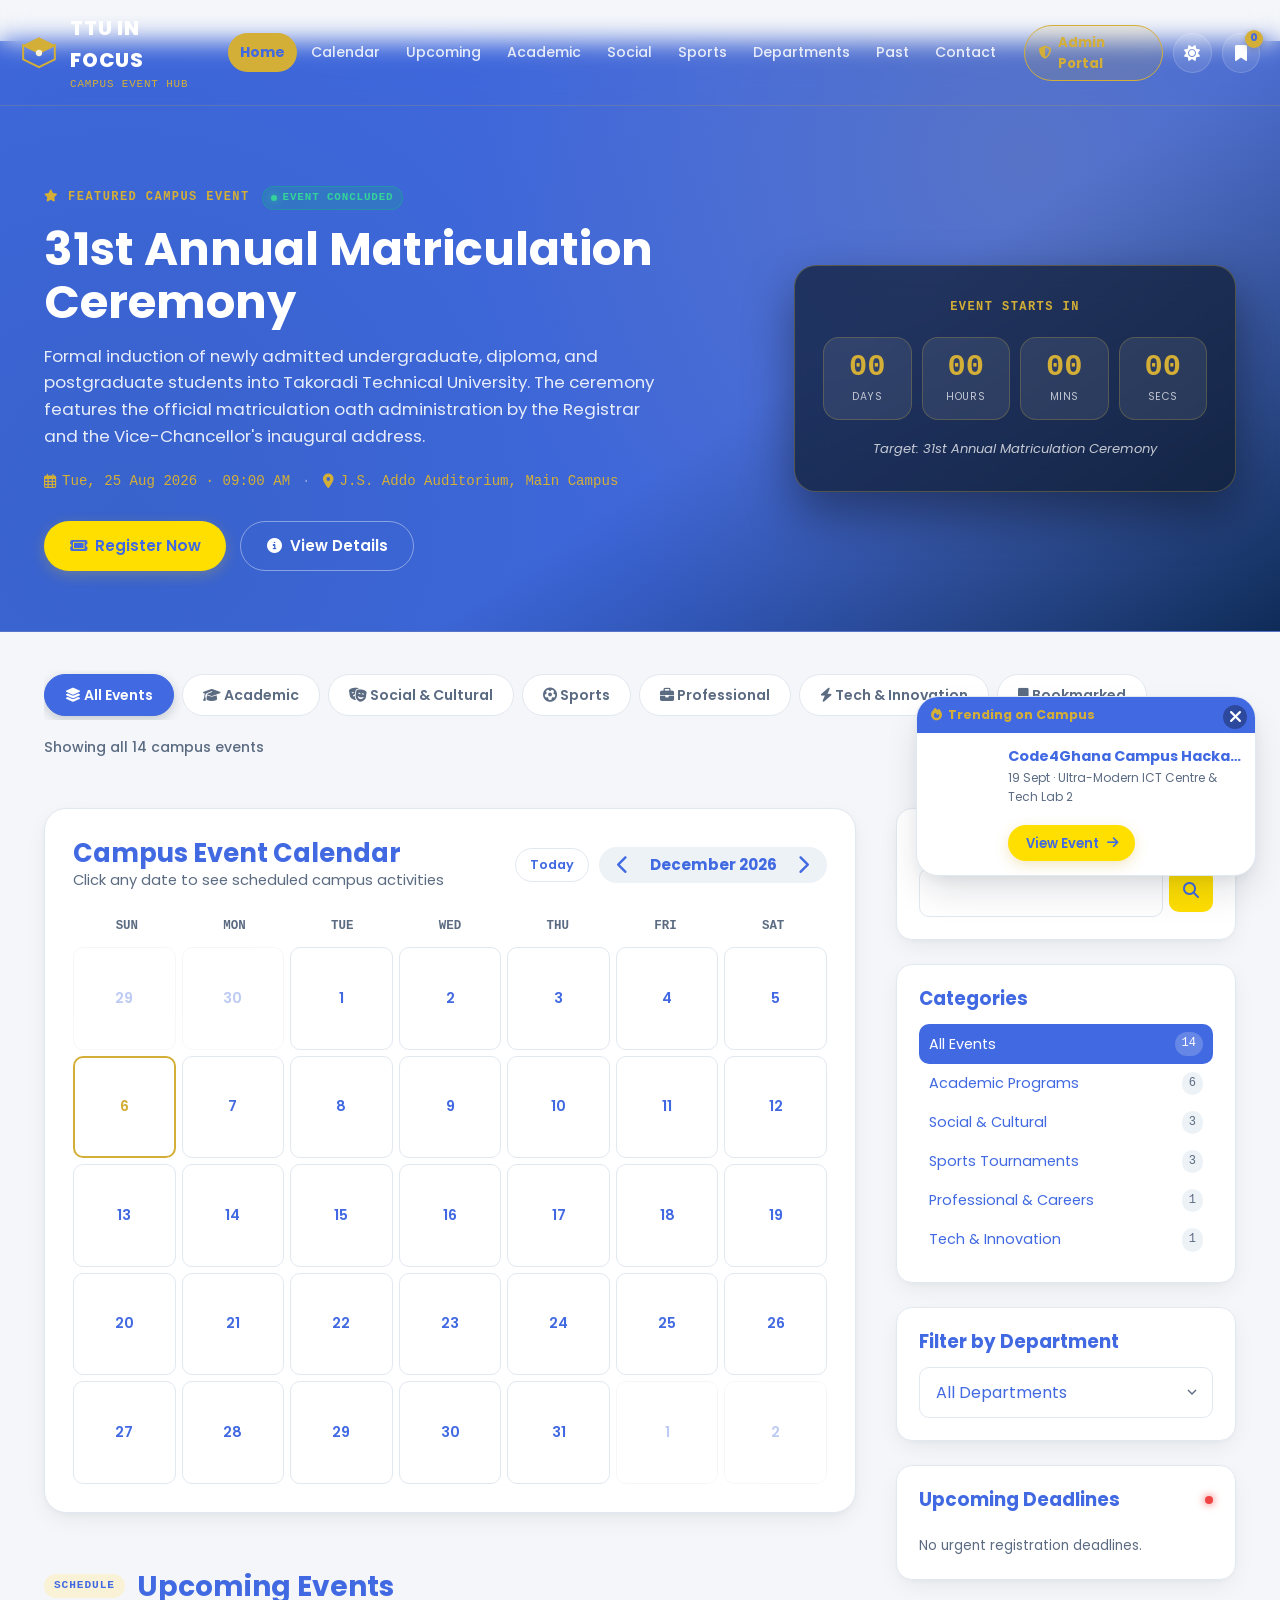
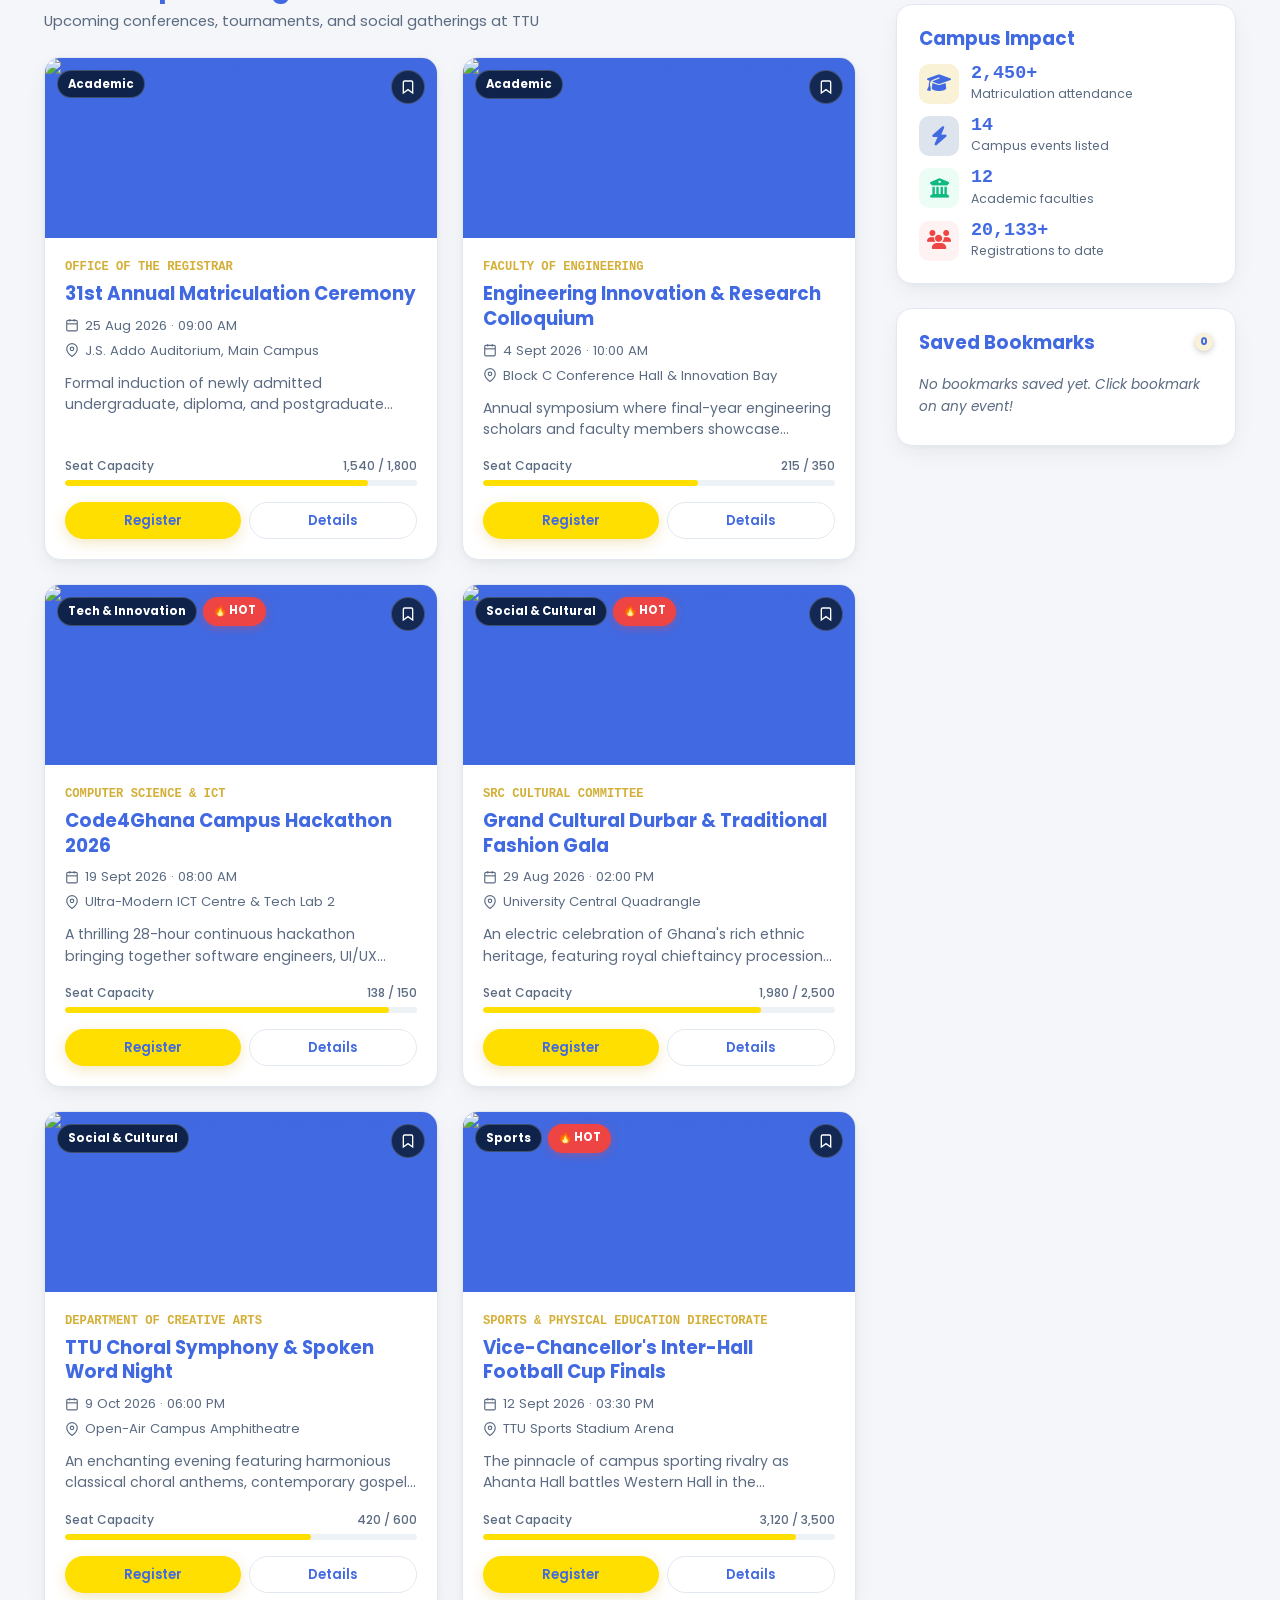
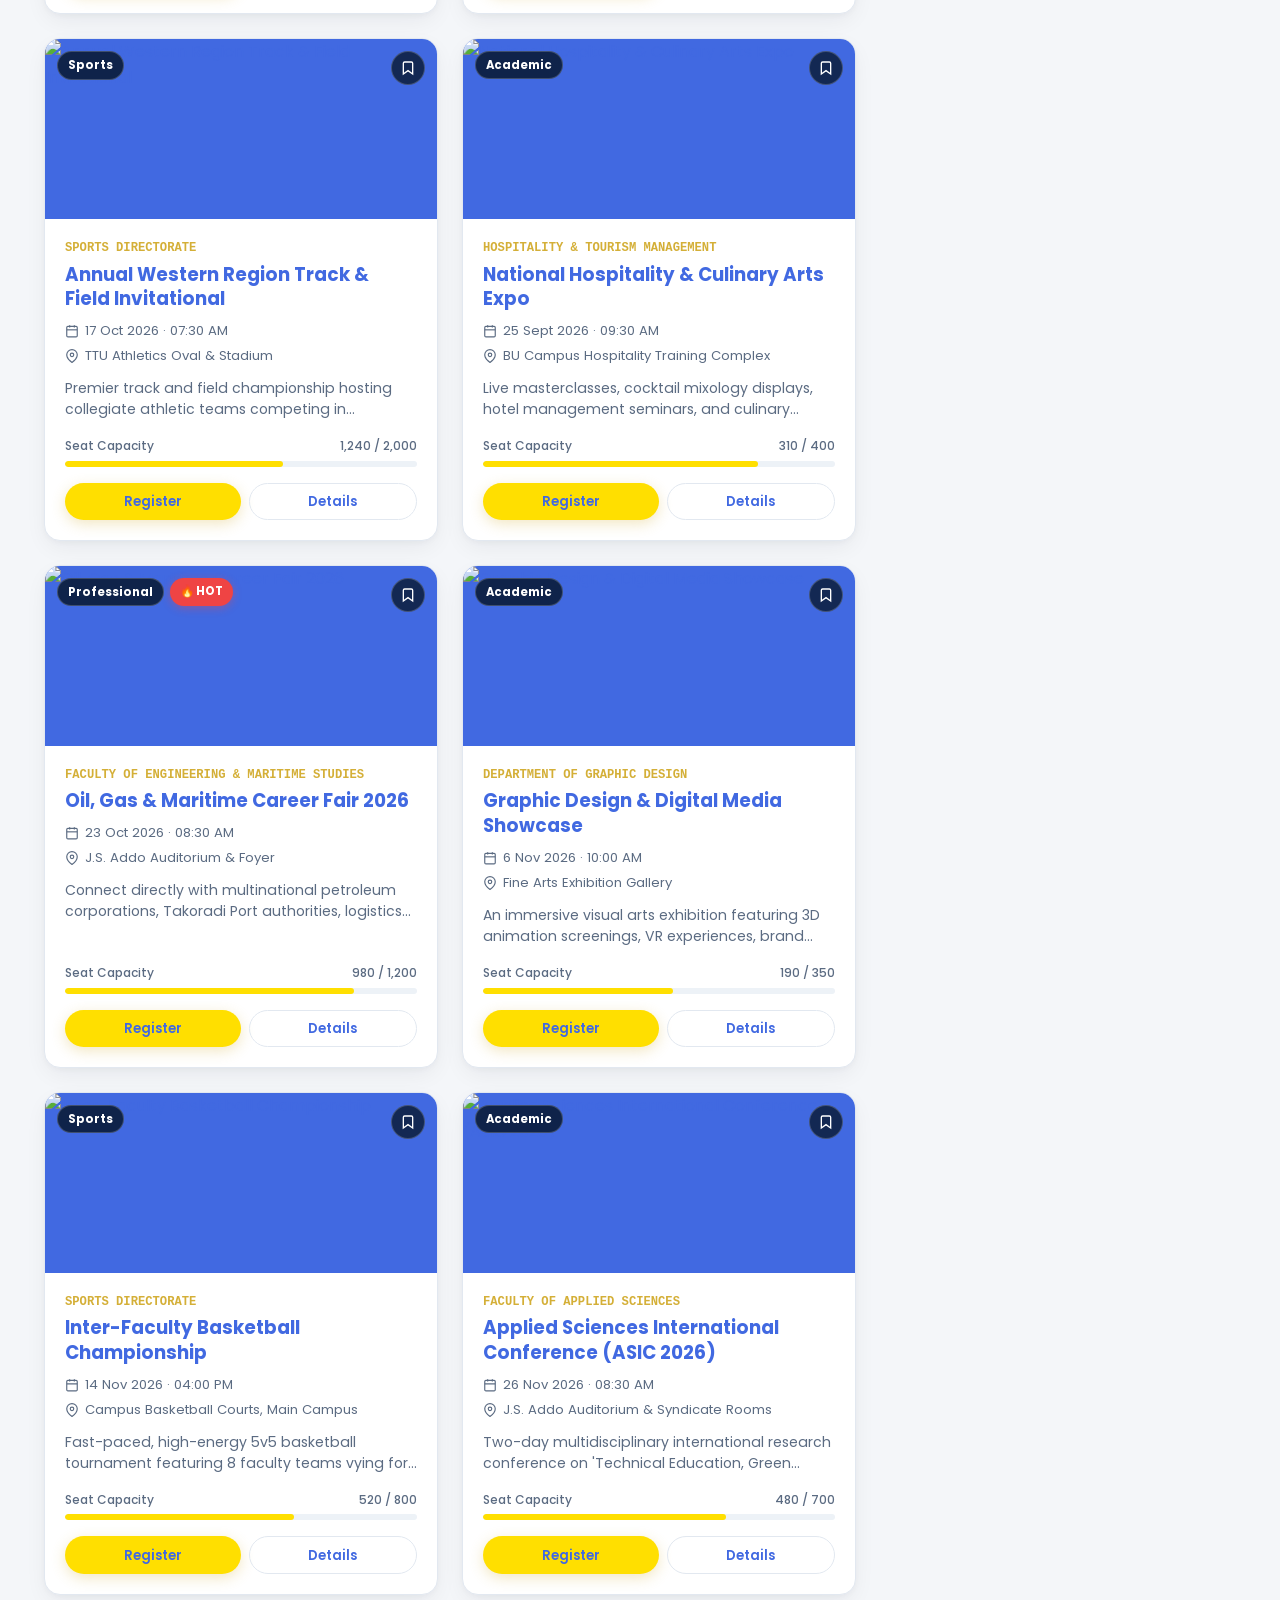
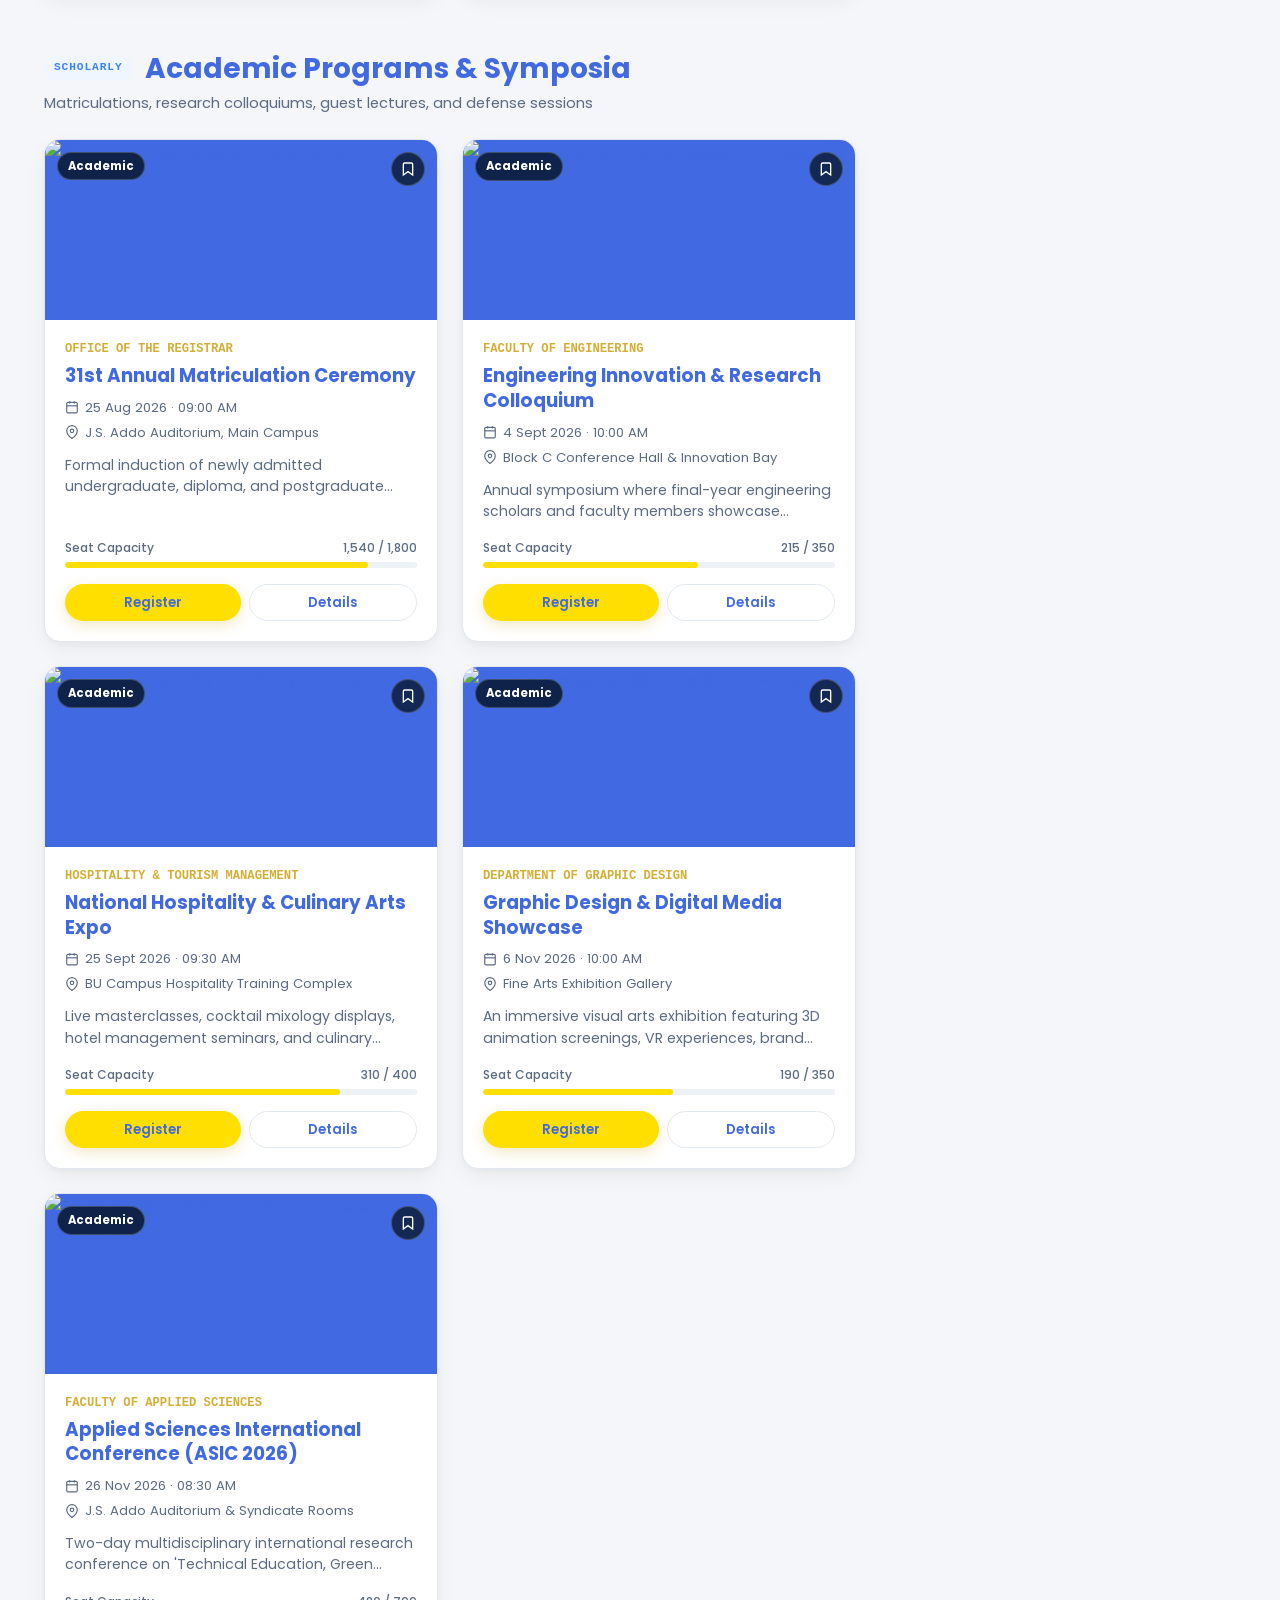
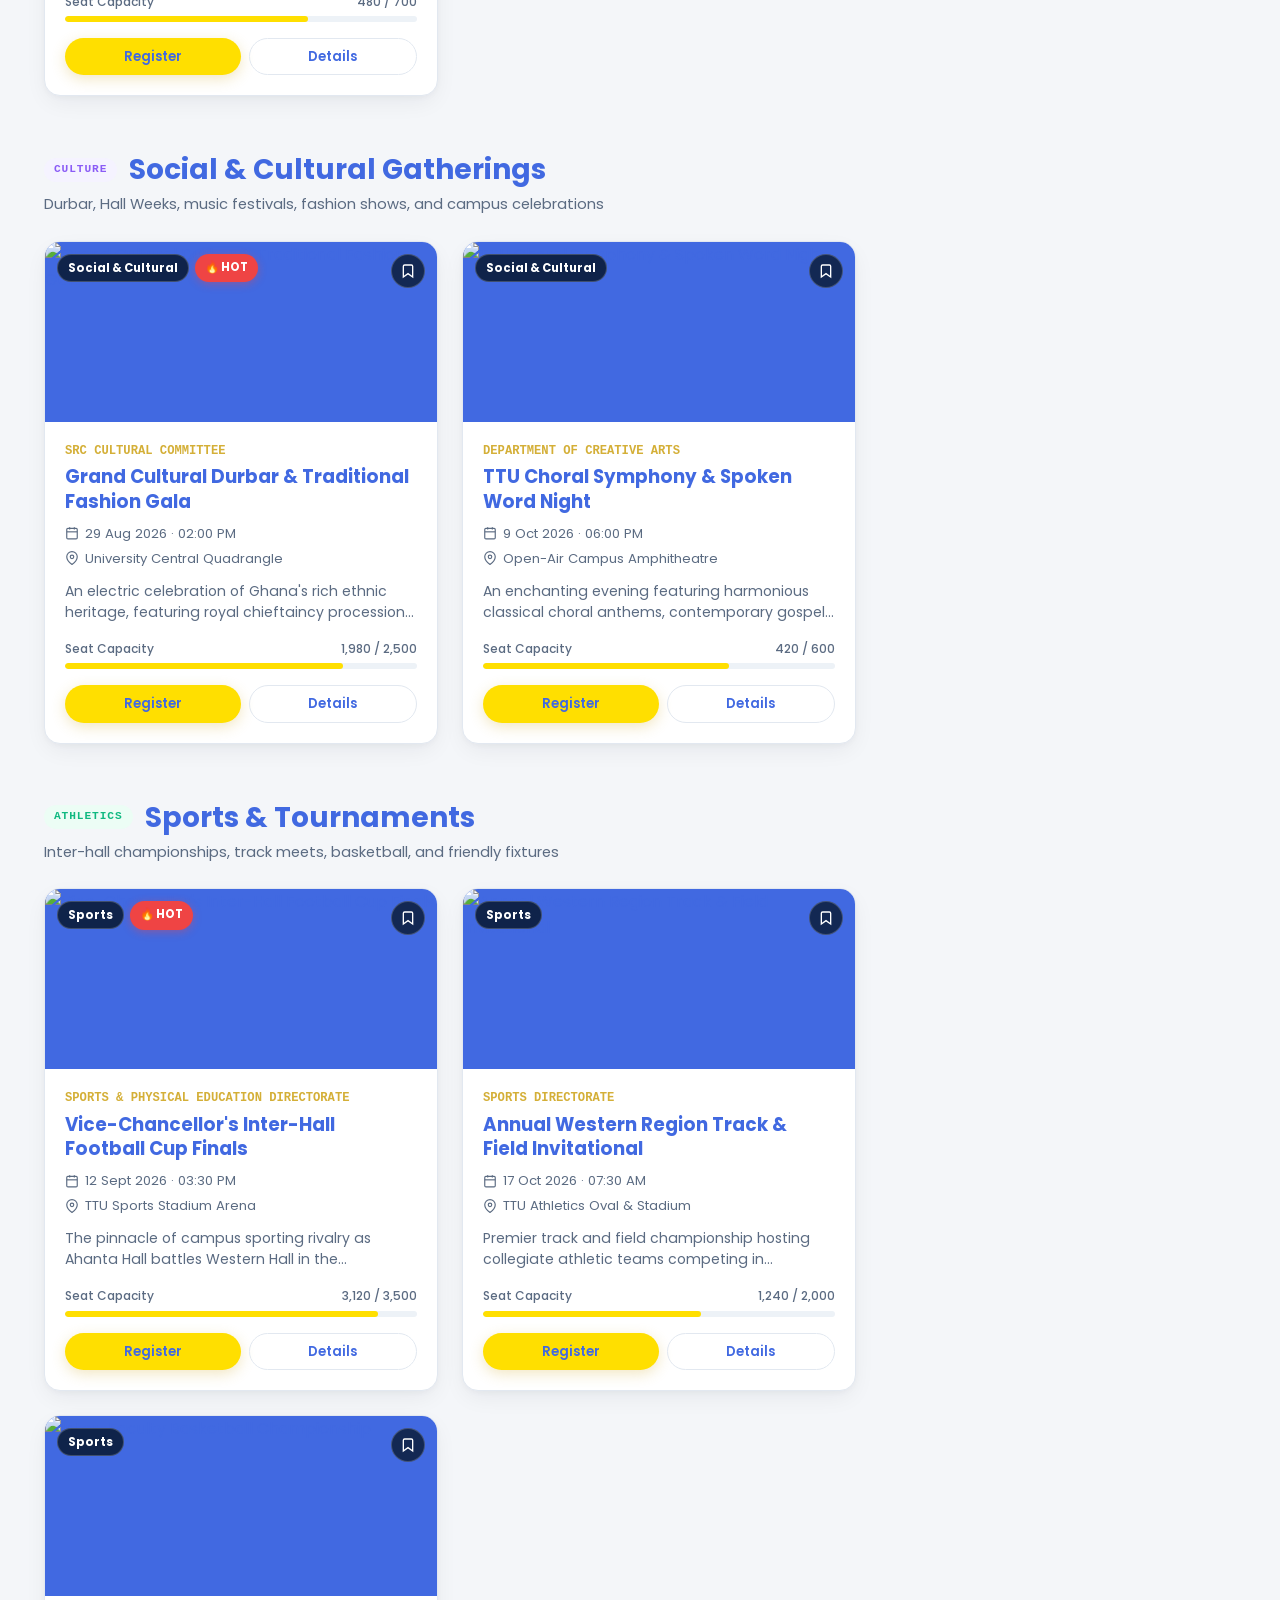
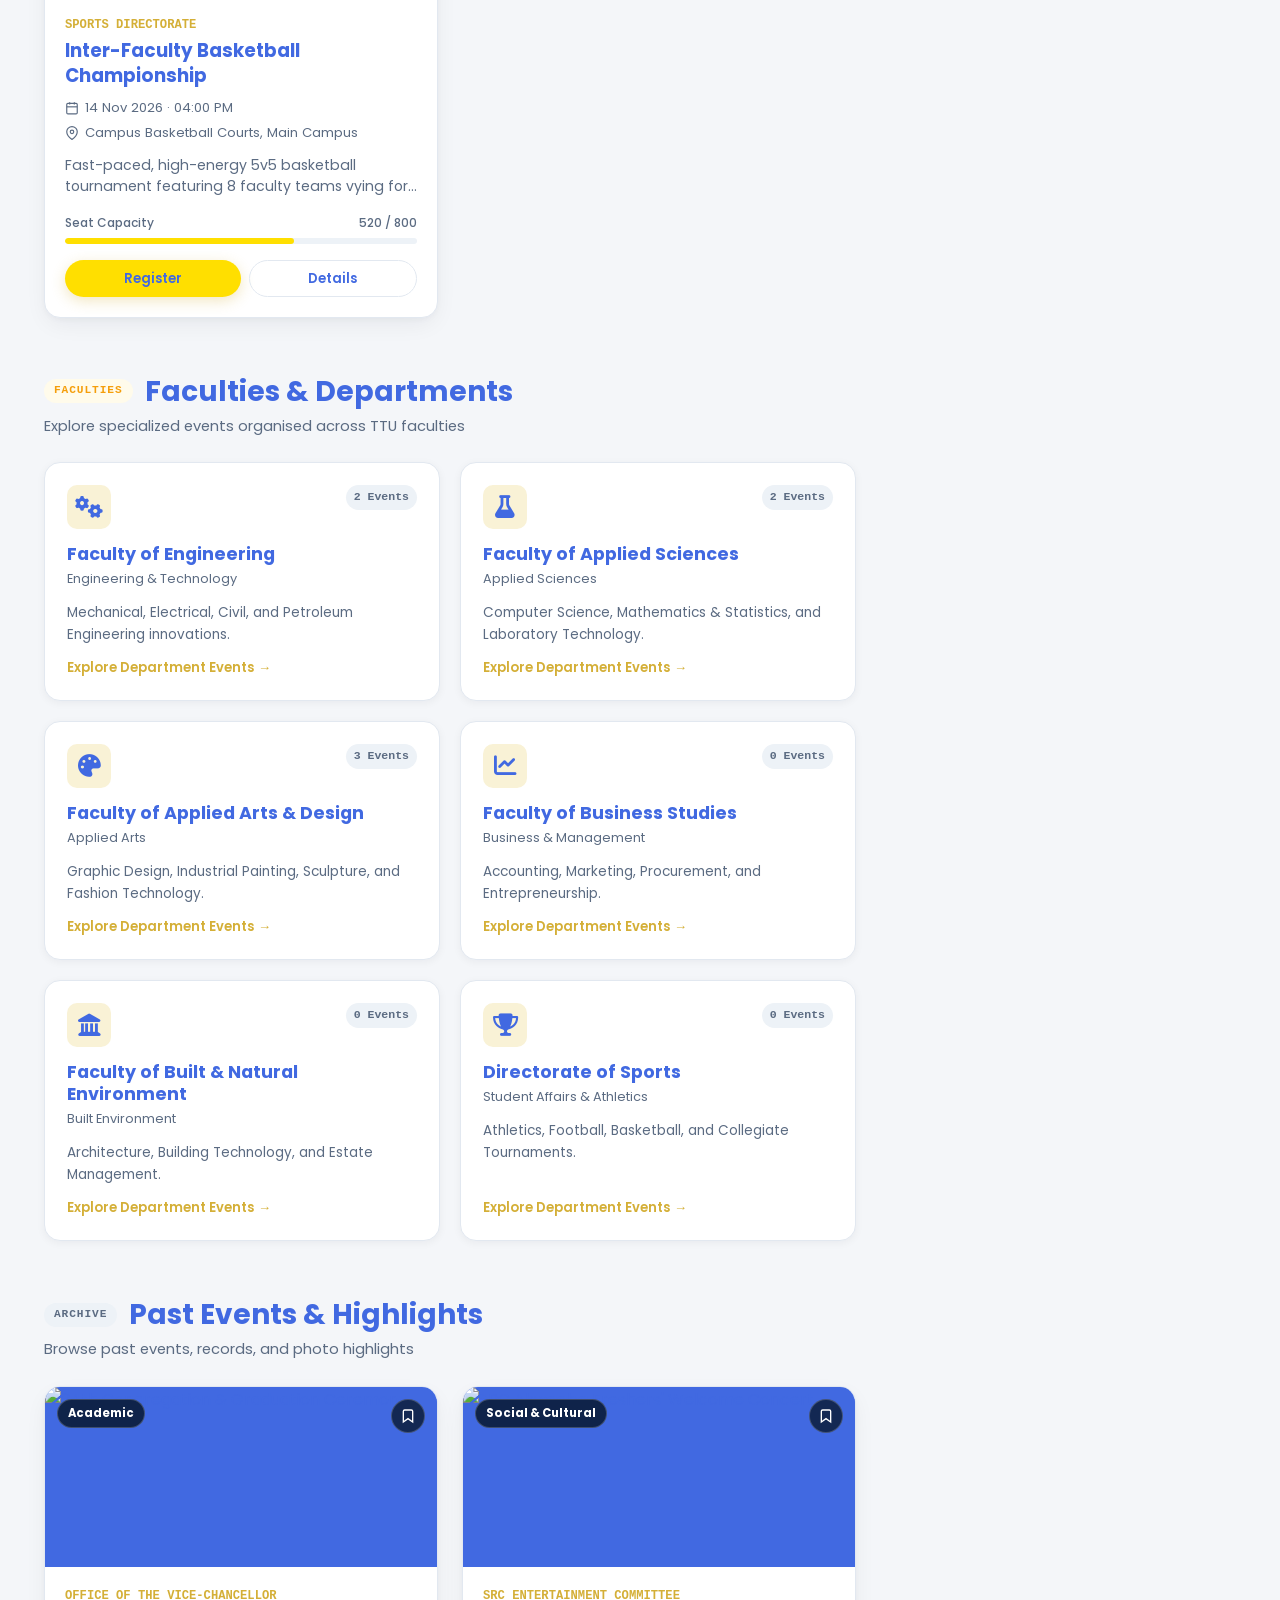
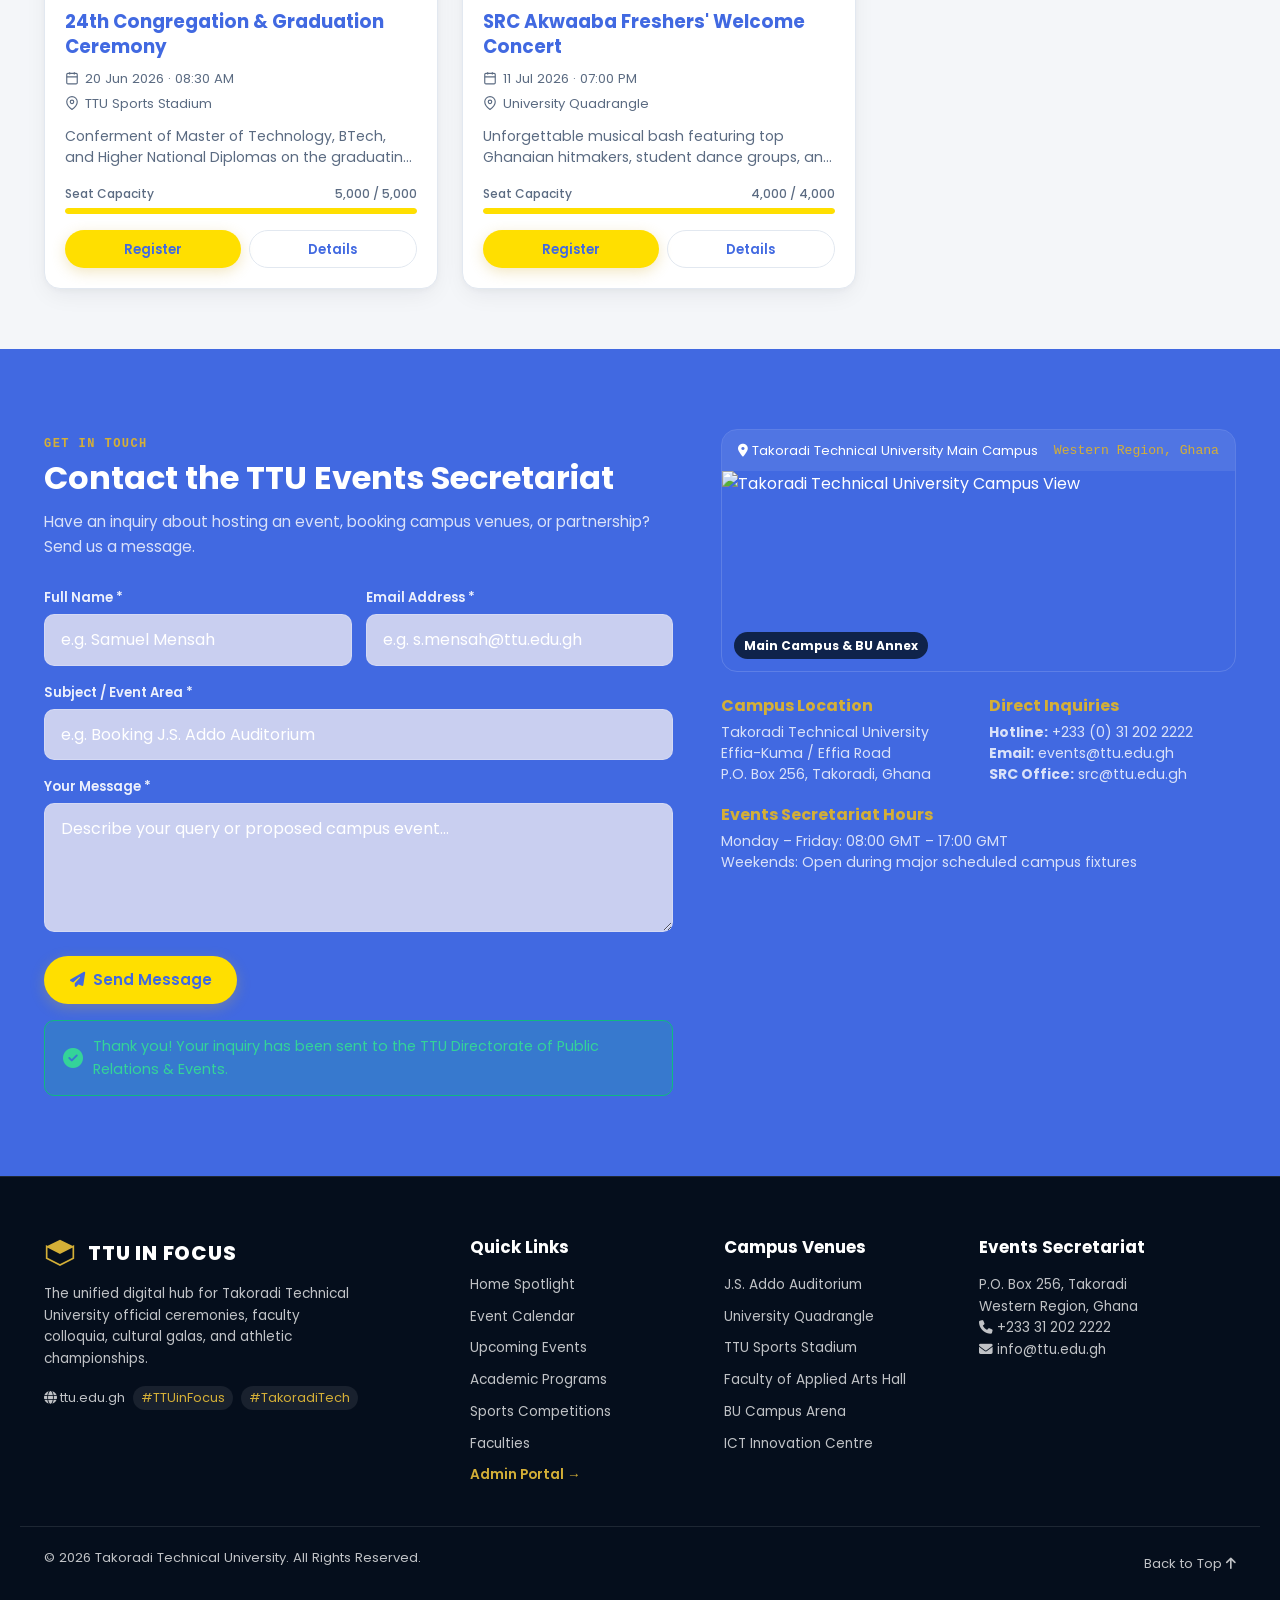
==== index.html @ d3c9b1c5 "first launch" ====
<!DOCTYPE html>
<html lang="en" data-theme="light">

<head>
  <meta charset="UTF-8">
  <meta name="viewport" content="width=device-width, initial-scale=1.0, viewport-fit=cover">
  <title>TTU IN FOCUS — Campus Event Hub | Takoradi Technical University</title>
  <meta name="description"
    content="Official event hub of Takoradi Technical University — explore academic conferences, matriculations, social durbar, sports tournaments, and faculty exhibitions.">
  <meta name="theme-color" content="#0A1F44">

  <!-- Google Fonts Preconnect -->
  <link rel="preconnect" href="https://fonts.googleapis.com">
  <link rel="preconnect" href="https://fonts.gstatic.com" crossorigin>
  <link href="https://fonts.googleapis.com/css2?family=Poppins:wght@300;400;500;600;700&display=swap" rel="stylesheet">

  <!-- Font Awesome 6 Free -->
  <link rel="stylesheet" href="https://cdnjs.cloudflare.com/ajax/libs/font-awesome/6.5.1/css/all.min.css">

  <link rel="stylesheet" href="css.css">
</head>

<body>
  <a class="skip-link" href="#main-content">Skip to main content</a>

  <!-- MOBILE NAV OVERLAY -->
  <div class="nav-overlay" id="navOverlay" aria-hidden="true"></div>

  <!-- HEADER -->
  <header class="site-header" id="siteHeader">
    <div class="container header-inner">
      <a class="brand" href="#home" aria-label="TTU in FOCUS Home">
        <div class="brand-crest" aria-hidden="true">
          <svg viewBox="0 0 48 48" width="38" height="38">
            <polygon points="24,4 44,14 24,24 4,14" fill="var(--gold)" />
            <polygon points="24,24 44,14 44,32 24,42 4,32 4,14" fill="none" stroke="var(--gold)" stroke-width="2.5" />
            <circle cx="24" cy="24" r="4" fill="var(--gold-soft)" />
          </svg>
        </div>
        <span class="brand-text">
          <span class="brand-title">TTU IN FOCUS</span>
          <span class="brand-subtitle">Campus Event Hub</span>
        </span>
      </a>

      <nav class="main-nav" id="mainNav" aria-label="Main Navigation">
        <div class="nav-header-mobile">
          <span class="nav-mobile-title">Navigation</span>
          <button class="nav-close-btn" id="navCloseBtn" aria-label="Close menu"><i class="fa-solid fa-xmark"></i></button>
        </div>
        <ul id="navList">
          <li><a href="#home" class="nav-link active">Home</a></li>
          <li><a href="#calendar-section" class="nav-link">Calendar</a></li>
          <li><a href="#upcoming" class="nav-link">Upcoming</a></li>
          <li><a href="#academic" class="nav-link">Academic</a></li>
          <li><a href="#social" class="nav-link">Social</a></li>
          <li><a href="#sports" class="nav-link">Sports</a></li>
          <li><a href="#departments" class="nav-link">Departments</a></li>
          <li><a href="#past" class="nav-link">Past</a></li>
          <li><a href="#contact" class="nav-link">Contact</a></li>
        </ul>
      </nav>

      <div class="header-actions">
        <a href="login.html" class="admin-portal-link" title="Open TTU Admin Portal Login" aria-label="Admin Portal">
          <i class="fa-solid fa-shield-halved"></i>
          <span>Admin Portal</span>
        </a>

        <button id="themeToggleBtn" class="icon-btn" title="Toggle dark/light theme"
          aria-label="Toggle dark/light theme">
          <i class="fa-solid fa-sun sun-icon"></i>
          <i class="fa-solid fa-moon moon-icon" style="display:none;"></i>
        </button>

        <button id="bookmarkToggleBtn" class="icon-btn" title="View Bookmarks" aria-label="Saved Bookmarks">
          <i class="fa-solid fa-bookmark"></i>
          <span class="badge" id="bookmarkCount">0</span>
        </button>

        <button class="hamburger" id="hamburgerBtn" aria-label="Open menu" aria-expanded="false"
          aria-controls="mainNav">
          <span></span><span></span><span></span>
        </button>
      </div>
    </div>
  </header>

  <main id="main-content">
    <!-- HERO SECTION -->
    <section class="hero" id="home">
      <div class="hero-bg" aria-hidden="true"></div>
      <div class="container hero-content">
        <div class="hero-text reveal">
          <div class="hero-eyebrow-wrap">
            <span class="eyebrow"><i class="fa-solid fa-star"></i> Featured Campus Event</span>
            <span class="live-pill" id="featuredStatusPill">Live Spotlight</span>
          </div>
          <h1 id="featuredTitle">Loading featured event...</h1>
          <p class="hero-desc" id="featuredDesc">Connecting students, faculty, and industry through vibrant
            intellectual, cultural, and sporting excellence.</p>
          <div class="hero-meta">
            <span class="meta-item"><i class="fa-regular fa-calendar-days"></i> <span id="featuredDate">--</span></span>
            <span class="meta-separator">·</span>
            <span class="meta-item"><i class="fa-solid fa-location-dot"></i> <span id="featuredVenue">--</span></span>
          </div>
          <div class="hero-buttons">
            <button class="btn btn-gold" id="featuredRegisterBtn">
              <i class="fa-solid fa-ticket"></i>
              Register Now
            </button>
            <button class="btn btn-outline" id="featuredDetailsBtn">
              <i class="fa-solid fa-circle-info"></i>
              View Details
            </button>
          </div>
        </div>

        <div class="hero-countdown reveal" id="countdownCard">
          <p class="countdown-label">Event Starts In</p>
          <div class="countdown" id="countdown">
            <div class="countdown-unit"><span id="cd-days">00</span><small>Days</small></div>
            <div class="countdown-unit"><span id="cd-hours">00</span><small>Hours</small></div>
            <div class="countdown-unit"><span id="cd-mins">00</span><small>Mins</small></div>
            <div class="countdown-unit"><span id="cd-secs">00</span><small>Secs</small></div>
          </div>
          <p class="countdown-target" id="countdownEventName">Loading event schedule...</p>
        </div>
      </div>
    </section>

    <!-- FILTER BAR -->
    <section class="filter-bar container reveal" aria-label="Event Filter Bar">
      <div class="filter-chips-container">
        <div class="filter-chips" id="filterChips" role="tablist">
          <button class="chip active" data-filter="all" role="tab" aria-selected="true"><i class="fa-solid fa-layer-group"></i> All Events</button>
          <button class="chip" data-filter="Academic" role="tab" aria-selected="false"><i class="fa-solid fa-graduation-cap"></i> Academic</button>
          <button class="chip" data-filter="Social & Cultural" role="tab" aria-selected="false"><i class="fa-solid fa-masks-theater"></i> Social &amp; Cultural</button>
          <button class="chip" data-filter="Sports" role="tab" aria-selected="false"><i class="fa-solid fa-futbol"></i> Sports</button>
          <button class="chip" data-filter="Professional" role="tab" aria-selected="false"><i class="fa-solid fa-briefcase"></i> Professional</button>
          <button class="chip" data-filter="Tech & Innovation" role="tab" aria-selected="false"><i class="fa-solid fa-bolt"></i> Tech &amp; Innovation</button>
          <button class="chip" data-filter="bookmarked" role="tab" aria-selected="false"><i class="fa-solid fa-bookmark"></i> Bookmarked</button>
        </div>
      </div>
      <div class="filter-stats">
        <p class="results-count" id="resultsCount">Showing all events</p>
        <button id="resetFiltersBtn" class="btn-text-action" style="display: none;">Reset Filters</button>
      </div>
    </section>

    <!-- CONTENT + SIDEBAR -->
    <div class="container content-layout">
      <div class="content-main">
        <!-- CALENDAR -->
        <section class="calendar-card reveal" id="calendar-section">
          <div class="calendar-header">
            <div>
              <h2>Campus Event Calendar</h2>
              <p class="section-subtext">Click any date to see scheduled campus activities</p>
            </div>
            <div class="calendar-controls">
              <button class="cal-today-btn" id="calTodayBtn">Today</button>
              <div class="calendar-nav">
                <button id="calPrev" title="Previous Month" aria-label="Previous month"><i class="fa-solid fa-chevron-left"></i></button>
                <span id="calMonthLabel" class="cal-month-label">Month Year</span>
                <button id="calNext" title="Next Month" aria-label="Next month"><i class="fa-solid fa-chevron-right"></i></button>
              </div>
            </div>
          </div>
          <div class="calendar-weekdays">
            <span>Sun</span><span>Mon</span><span>Tue</span><span>Wed</span><span>Thu</span><span>Fri</span><span>Sat</span>
          </div>
          <div class="calendar-grid" id="calendarGrid" role="grid"></div>
          <div class="calendar-selected-info" id="selectedDateInfo" style="display: none;">
            <div class="selected-date-header">
              <h4 id="selectedDateTitle">Events on this date</h4>
              <button class="btn-clear-date" id="clearDateFilterBtn"><i class="fa-solid fa-xmark"></i> Clear Date Filter</button>
            </div>
            <div class="selected-date-list" id="selectedDateList"></div>
          </div>
        </section>

        <!-- UPCOMING EVENTS -->
        <section id="upcoming" class="section-block">
          <div class="section-heading reveal">
            <div class="heading-title-wrap">
              <span class="section-badge">Schedule</span>
              <h2>Upcoming Events</h2>
            </div>
            <p class="section-subtext">Upcoming conferences, tournaments, and social gatherings at TTU</p>
          </div>
          <div class="event-grid" id="upcomingGrid"></div>
        </section>

        <!-- ACADEMIC -->
        <section id="academic" class="section-block">
          <div class="section-heading reveal">
            <div class="heading-title-wrap">
              <span class="section-badge academic-badge">Scholarly</span>
              <h2>Academic Programs &amp; Symposia</h2>
            </div>
            <p class="section-subtext">Matriculations, research colloquiums, guest lectures, and defense sessions</p>
          </div>
          <div class="event-grid" id="academicGrid"></div>
        </section>

        <!-- SOCIAL & CULTURAL -->
        <section id="social" class="section-block">
          <div class="section-heading reveal">
            <div class="heading-title-wrap">
              <span class="section-badge social-badge">Culture</span>
              <h2>Social &amp; Cultural Gatherings</h2>
            </div>
            <p class="section-subtext">Durbar, Hall Weeks, music festivals, fashion shows, and campus celebrations</p>
          </div>
          <div class="event-grid" id="socialGrid"></div>
        </section>

        <!-- SPORTS -->
        <section id="sports" class="section-block">
          <div class="section-heading reveal">
            <div class="heading-title-wrap">
              <span class="section-badge sports-badge">Athletics</span>
              <h2>Sports &amp; Tournaments</h2>
            </div>
            <p class="section-subtext">Inter-hall championships, track meets, basketball, and friendly fixtures</p>
          </div>
          <div class="event-grid" id="sportsGrid"></div>
        </section>

        <!-- DEPARTMENTS -->
        <section id="departments" class="section-block">
          <div class="section-heading reveal">
            <div class="heading-title-wrap">
              <span class="section-badge dept-badge">Faculties</span>
              <h2>Faculties &amp; Departments</h2>
            </div>
            <p class="section-subtext">Explore specialized events organised across TTU faculties</p>
          </div>
          <div class="dept-grid" id="deptGrid"></div>
        </section>

        <!-- PAST EVENTS -->
        <section id="past" class="section-block">
          <div class="section-heading reveal">
            <div class="heading-title-wrap">
              <span class="section-badge past-badge">Archive</span>
              <h2>Past Events &amp; Highlights</h2>
            </div>
            <p class="section-subtext">Browse past events, records, and photo highlights</p>
          </div>
          <div class="event-grid" id="pastGrid"></div>
        </section>
      </div>

      <!-- SIDEBAR -->
      <aside class="sidebar">
        <!-- SEARCH -->
        <div class="side-card reveal">
          <h3>Search Events</h3>
          <form id="searchForm" class="side-search" role="search">
            <div class="search-input-wrap">
              <input type="text" id="searchInput" placeholder="Search by title, hall, dept..." autocomplete="off"
                aria-label="Search events">
              <button type="button" id="searchClearBtn" class="search-clear-btn" title="Clear search"
                aria-label="Clear search"><i class="fa-solid fa-xmark"></i></button>
            </div>
            <button type="submit" class="search-submit-btn" aria-label="Search button">
              <i class="fa-solid fa-magnifying-glass"></i>
            </button>
          </form>
        </div>

        <!-- CATEGORIES -->
        <div class="side-card reveal">
          <h3>Categories</h3>
          <ul class="side-list category-filter-list" id="categoryList">
            <!-- Dynamic categories -->
          </ul>
        </div>

        <!-- DEPARTMENT FILTER -->
        <div class="side-card reveal">
          <h3>Filter by Department</h3>
          <div class="select-wrap">
            <select id="departmentFilter" class="side-select" aria-label="Filter events by department">
              <option value="all">All Departments</option>
            </select>
          </div>
        </div>

        <!-- DEADLINES -->
        <div class="side-card reveal">
          <div class="side-card-header">
            <h3>Upcoming Deadlines</h3>
            <span class="pulse-indicator" aria-hidden="true"></span>
          </div>
          <ul class="deadline-list" id="deadlineList">
            <!-- Dynamic deadlines -->
          </ul>
        </div>

        <!-- STATS -->
        <div class="side-card reveal">
          <h3>Campus Impact</h3>
          <ul class="stats-list">
            <li>
              <div class="stat-icon-box gold-tint"><i class="fa-solid fa-graduation-cap"></i></div>
              <div class="stat-content"><span class="stat-num" id="statMatric">2,450+</span><span
                  class="stat-lbl">Matriculation attendance</span></div>
            </li>
            <li>
              <div class="stat-icon-box navy-tint"><i class="fa-solid fa-bolt"></i></div>
              <div class="stat-content"><span class="stat-num" id="statEventsCount">18</span><span
                  class="stat-lbl">Campus events listed</span></div>
            </li>
            <li>
              <div class="stat-icon-box green-tint"><i class="fa-solid fa-building-columns"></i></div>
              <div class="stat-content"><span class="stat-num" id="statDeptsCount">12</span><span
                  class="stat-lbl">Academic faculties</span></div>
            </li>
            <li>
              <div class="stat-icon-box red-tint"><i class="fa-solid fa-users"></i></div>
              <div class="stat-content"><span class="stat-num" id="statRegTotal">4,800+</span><span
                  class="stat-lbl">Registrations to date</span></div>
            </li>
          </ul>
        </div>

        <!-- BOOKMARKS SIDEBAR -->
        <div class="side-card reveal" id="bookmarkSidebarCard">
          <div class="side-card-header">
            <h3>Saved Bookmarks</h3>
            <span class="badge badge-subtle" id="bookmarkSidebarBadge">0</span>
          </div>
          <ul class="side-list bookmark-list" id="bookmarkList">
            <li class="empty-msg">No bookmarks saved yet. Click bookmark on any event!</li>
          </ul>
        </div>
      </aside>
    </div>

    <!-- CONTACT SECTION -->
    <section id="contact" class="contact-section">
      <div class="container contact-grid reveal">
        <div class="contact-form-wrap">
          <span class="eyebrow eyebrow-light">Get In Touch</span>
          <h2>Contact the TTU Events Secretariat</h2>
          <p class="contact-intro">Have an inquiry about hosting an event, booking campus venues, or partnership? Send
            us a message.</p>

          <form id="contactForm" class="stack-form">
            <div class="form-row">
              <div class="form-group">
                <label for="cName">Full Name *</label>
                <input type="text" id="cName" placeholder="e.g. Samuel Mensah" required>
              </div>
              <div class="form-group">
                <label for="cEmail">Email Address *</label>
                <input type="email" id="cEmail" placeholder="e.g. s.mensah@ttu.edu.gh" required>
              </div>
            </div>
            <div class="form-group">
              <label for="cSubject">Subject / Event Area *</label>
              <input type="text" id="cSubject" placeholder="e.g. Booking J.S. Addo Auditorium" required>
            </div>
            <div class="form-group">
              <label for="cMessage">Your Message *</label>
              <textarea id="cMessage" placeholder="Describe your query or proposed campus event..." rows="4"
                required></textarea>
            </div>
            <button type="submit" class="btn btn-gold btn-submit-contact" id="contactSubmitBtn">
              <i class="fa-solid fa-paper-plane"></i>
              Send Message
            </button>
            <div class="form-success" id="contactSuccess" hidden>
              <i class="fa-solid fa-circle-check" style="font-size: 1.25rem;"></i>
              <span>Thank you! Your inquiry has been sent to the TTU Directorate of Public Relations &amp; Events.</span>
            </div>
          </form>
        </div>

        <div class="contact-info">
          <div class="map-card">
            <div class="map-header">
              <span class="map-title"><i class="fa-solid fa-location-dot"></i> Takoradi Technical University Main Campus</span>
              <span class="campus-zone">Western Region, Ghana</span>
            </div>
            <div class="map-placeholder">
              <img
                src="https://images.unsplash.com/photo-1562774053-701939374585?ixlib=rb-4.0.3&auto=format&fit=crop&w=1000&q=80"
                alt="Takoradi Technical University Campus View" loading="lazy">
              <div class="map-overlay-badge">Main Campus &amp; BU Annex</div>
            </div>
          </div>

          <div class="contact-details-grid">
            <div class="detail-item">
              <h4>Campus Location</h4>
              <p>Takoradi Technical University<br>Effia-Kuma / Effia Road<br>P.O. Box 256, Takoradi, Ghana</p>
            </div>
            <div class="detail-item">
              <h4>Direct Inquiries</h4>
              <p><strong>Hotline:</strong> +233 (0) 31 202 2222<br><strong>Email:</strong>
                events@ttu.edu.gh<br><strong>SRC Office:</strong> src@ttu.edu.gh</p>
            </div>
            <div class="detail-item full-width">
              <h4>Events Secretariat Hours</h4>
              <p>Monday – Friday: 08:00 GMT – 17:00 GMT<br>Weekends: Open during major scheduled campus fixtures</p>
            </div>
          </div>
        </div>
      </div>
    </section>
  </main>

  <!-- FOOTER -->
  <footer class="site-footer">
    <div class="container footer-grid">
      <div class="footer-brand">
        <div class="brand footer-brand-logo">
          <svg viewBox="0 0 48 48" width="32" height="32" aria-hidden="true">
            <polygon points="24,4 44,14 24,24 4,14" fill="var(--gold)" />
            <polygon points="24,24 44,14 44,32 24,42 4,32 4,14" fill="none" stroke="var(--gold)" stroke-width="2.5" />
          </svg>
          <span class="brand-title">TTU IN FOCUS</span>
        </div>
        <p class="footer-desc">The unified digital hub for Takoradi Technical University official ceremonies, faculty
          colloquia, cultural galas, and athletic championships.</p>
        <div class="footer-socials">
          <a href="https://ttu.edu.gh" target="_blank" rel="noopener" aria-label="TTU Official Portal"><i class="fa-solid fa-globe"></i> ttu.edu.gh</a>
          <span class="social-tag">#TTUinFocus</span>
          <span class="social-tag">#TakoradiTech</span>
        </div>
      </div>
      <div>
        <h4>Quick Links</h4>
        <ul class="footer-links">
          <li><a href="#home">Home Spotlight</a></li>
          <li><a href="#calendar-section">Event Calendar</a></li>
          <li><a href="#upcoming">Upcoming Events</a></li>
          <li><a href="#academic">Academic Programs</a></li>
          <li><a href="#sports">Sports Competitions</a></li>
          <li><a href="#departments">Faculties</a></li>
          <li><a href="login.html" style="color: var(--gold); font-weight: 600;">Admin Portal &rarr;</a></li>
        </ul>
      </div>
      <div>
        <h4>Campus Venues</h4>
        <ul class="footer-links">
          <li><span>J.S. Addo Auditorium</span></li>
          <li><span>University Quadrangle</span></li>
          <li><span>TTU Sports Stadium</span></li>
          <li><span>Faculty of Applied Arts Hall</span></li>
          <li><span>BU Campus Arena</span></li>
          <li><span>ICT Innovation Centre</span></li>
        </ul>
      </div>
      <div>
        <h4>Events Secretariat</h4>
        <p class="footer-contact-p">P.O. Box 256, Takoradi<br>Western Region, Ghana<br><i class="fa-solid fa-phone"></i> +233 31 202 2222<br><i class="fa-solid fa-envelope"></i> info@ttu.edu.gh</p>
      </div>
    </div>
    <div class="footer-bottom container">
      <p>&copy; <span id="year">2026</span> Takoradi Technical University. All Rights Reserved.</p>
      <div class="footer-bottom-links">
        <a href="#home">Back to Top <i class="fa-solid fa-arrow-up"></i></a>
      </div>
    </div>
  </footer>

  <!-- MODALS -->

  <!-- EVENT DETAILS MODAL -->
  <div class="modal-overlay" id="eventModal" role="dialog" aria-modal="true" aria-labelledby="modalTitle" tabindex="-1">
    <div class="modal">
      <button class="modal-close" id="modalClose" aria-label="Close dialog"><i class="fa-solid fa-xmark"></i></button>
      <div class="modal-poster-wrap">
        <div class="modal-poster" id="modalPoster"></div>
        <div class="modal-category-badge" id="modalCategory">Academic</div>
      </div>
      <div class="modal-body">
        <div class="modal-header-meta">
          <span class="modal-dept" id="modalDept">Faculty of Engineering</span>
          <span class="modal-hot-pill" id="modalHotPill" style="display:none;"><i class="fa-solid fa-fire"></i> HOT EVENT</span>
        </div>
        <h2 id="modalTitle">Event Title Placeholder</h2>

        <div class="modal-info-grid">
          <div class="info-cell">
            <i class="fa-regular fa-calendar-days" style="font-size: 1.1rem; color: var(--gold);"></i>
            <div><strong>Date:</strong> <span id="modalDate">--</span></div>
          </div>
          <div class="info-cell">
            <i class="fa-regular fa-clock" style="font-size: 1.1rem; color: var(--gold);"></i>
            <div><strong>Time:</strong> <span id="modalTime">--</span></div>
          </div>
          <div class="info-cell full">
            <i class="fa-solid fa-location-dot" style="font-size: 1.1rem; color: var(--gold);"></i>
            <div><strong>Venue:</strong> <span id="modalVenue">--</span></div>
          </div>
        </div>

        <div class="capacity-section">
          <div class="capacity-labels">
            <span>Seat Capacity</span>
            <span id="modalCapacityText">1,310 / 1,500 Registered</span>
          </div>
          <div class="progress-bar-bg">
            <div class="progress-bar-fill" id="modalCapacityBar" style="width: 80%;"></div>
          </div>
        </div>

        <div class="modal-description-box">
          <h3>About This Event</h3>
          <p id="modalDesc">Full event details will appear here.</p>
        </div>

        <div class="modal-actions" id="modalActions">
          <button class="btn btn-gold" id="modalRegisterBtn">
            <i class="fa-solid fa-ticket"></i>
            Register to Attend
          </button>
          <button class="btn btn-outline" id="modalBookmarkBtn">
            <i class="fa-solid fa-bookmark"></i>
            <span id="modalBookmarkText">Bookmark</span>
          </button>
        </div>
      </div>
    </div>
  </div>

  <!-- REGISTRATION MODAL -->
  <div class="modal-overlay" id="registerModal" role="dialog" aria-modal="true" aria-labelledby="registerTitle"
    tabindex="-1">
    <div class="modal modal-small">
      <button class="modal-close" id="registerClose" aria-label="Close registration form"><i class="fa-solid fa-xmark"></i></button>
      <div class="modal-body">
        <div class="register-header">
          <span class="eyebrow">Ticket &amp; Seat Pass</span>
          <h2 id="registerTitle">Register for Event</h2>
          <p class="register-event-target" id="registerEventTarget">Selected Event</p>
        </div>

        <form id="registerForm" class="stack-form">
          <div class="form-group">
            <label for="rName">Full Name *</label>
            <input type="text" id="rName" placeholder="e.g. Grace Abena Mensah" required>
          </div>
          <div class="form-group">
            <label for="rIndex">Student / Staff ID Number *</label>
            <input type="text" id="rIndex" placeholder="e.g. TTU/BTECH/24/0988" required>
          </div>
          <div class="form-group">
            <label for="rEmail">Official / Active Email *</label>
            <input type="email" id="rEmail" placeholder="e.g. grace.mensah@ttu.edu.gh" required>
          </div>
          <div class="form-group">
            <label for="rDept">Faculty / Department</label>
            <input type="text" id="rDept" placeholder="e.g. Faculty of Applied Sciences">
          </div>
          <button type="submit" class="btn btn-gold btn-block" id="registerSubmitBtn">
            <i class="fa-solid fa-check"></i>
            Confirm Free Registration
          </button>
        </form>

        <div class="form-success modal-success" id="registerSuccess" hidden>
          <div class="success-icon"><i class="fa-solid fa-circle-check" style="color: var(--success); font-size: 2.8rem;"></i></div>
          <h3>Registration Confirmed!</h3>
          <p id="registerSuccessMsg">Your seat pass has been reserved. A confirmation copy will be emailed to your
            inbox.</p>
          <button class="btn btn-outline btn-sm" id="registerSuccessDoneBtn" style="margin-top: 16px;">Done</button>
        </div>
      </div>
    </div>
  </div>

  <!-- FLOATING HOT EVENT AD -->
  <aside class="hot-ad" id="hotAd" aria-live="polite">
    <button class="hot-ad-close" id="hotAdClose" aria-label="Close notification"><i class="fa-solid fa-xmark"></i></button>
    <div class="hot-ad-badge">
      <span class="hot-flame"><i class="fa-solid fa-fire"></i></span>
      <span>Trending on Campus</span>
    </div>
    <div class="hot-ad-body">
      <div class="hot-ad-thumb" id="hotAdThumb"></div>
      <div class="hot-ad-content">
        <h4 id="hotAdTitle">Code4Ghana Hackathon</h4>
        <p id="hotAdMeta">19 Sep 2026 · ICT Lab</p>
        <button class="btn btn-gold btn-sm" id="hotAdViewBtn">View Event <i class="fa-solid fa-arrow-right"></i></button>
      </div>
    </div>
  </aside>

  <!-- TOAST NOTIFICATION -->
  <div class="toast" id="toast" role="status" aria-live="polite"></div>

  <!-- BACK TO TOP BUTTON -->
  <button class="back-to-top" id="backToTopBtn" title="Back to top" aria-label="Scroll back to top">
    <i class="fa-solid fa-arrow-up"></i>
  </button>

  <script src="script.js"></script>
</body>

</html>
---- css.css ----
/* ==========================================================================
   TTU IN FOCUS — MODERN DESIGN SYSTEM & RESPONSIVE STYLES
   Takoradi Technical University Event Hub
   ========================================================================== */

/* ===== DESIGN TOKENS ===== */
:root {
  /* Colors: TTU Imperial Gold & Regal Navy */
  @import url('https://fonts.googleapis.com/css2?family=Poppins:wght@300;400;500;600;700&display=swap');
  --navy-deep: #4169e1;
  --navy: #4169e1;
  --navy-light: #4169e1;
  --navy-subtle: #244C85;

  --gold: #D4AF37;
  --gold-hover: #C29D26;
  --gold-soft: #F9F2D6;
  --gold-glow: rgba(212, 175, 55, 0.25);
  --gold-gradient: #ffdf00;

  --bg: #F4F6F9;
  --surface: #FFFFFF;
  --surface-alt: #EDF2F7;
  --surface-card: #FFFFFF;
  --text: #4169e1;
  --text-placeholder: #ffffff;
  --text-muted: #5B6B82;
  --text-inverse: #FFFFFF;

  --line: #E2E8F0;
  --line-focus: #D4AF37;

  /* Semantic Badges */
  --success: #10B981;
  --success-bg: #ECFDF5;
  --warning: #F59E0B;
  --warning-bg: #FFFBEB;
  --danger: #EF4444;
  --danger-bg: #FEF2F2;
  --info: #3B82F6;
  --info-bg: #EFF6FF;
  --purple: #8B5CF6;
  --purple-bg: #F5F3FF;

  /* Typography */
 /* Typography */
  --font-display: 'Poppins', Georgia, serif;
  --font-body: 'Poppins', -apple-system, BlinkMacSystemFont, 'Segoe UI', Roboto, sans-serif;
  --font-mono: 'Montserrat', monospace;

  /* Radii */
  --radius-xs: 6px;
  --radius-s: 10px;
  --radius-m: 16px;
  --radius-l: 22px;
  --radius-full: 9999px;

  /* Shadows */
  --shadow-sm: 0 2px 8px rgba(8, 24, 48, 0.05);
  --shadow-card: 0 8px 24px -4px rgba(8, 24, 48, 0.07), 0 2px 6px -1px rgba(8, 24, 48, 0.04);
  --shadow-hover: 0 18px 38px -6px rgba(8, 24, 48, 0.14), 0 6px 16px -2px rgba(8, 24, 48, 0.06);
  --shadow-modal: 0 25px 60px -12px rgba(0, 0, 0, 0.35);

  /* Transitions */
  --transition-fast: 0.15s cubic-bezier(0.4, 0, 0.2, 1);
  --transition-normal: 0.25s cubic-bezier(0.4, 0, 0.2, 1);
  --transition-smooth: 0.4s cubic-bezier(0.16, 1, 0.3, 1);
}

/* ===== DARK THEME TOKENS ===== */
[data-theme="dark"] {
  --navy-deep: #050E1C;
  --navy: #0A162B;
  --navy-light: #132442;
  --navy-subtle: #1C335C;

  --bg: #070F1E;
  --surface: #0E1A30;
  --surface-alt: #132442;
  --surface-card: #0F1D36;
  --text: #F8FAFC;
  --text-muted: #94A3B8;
  --text-inverse: #081830;
  --text-placeholder: #64748B;

  --line: #1E3256;
  --line-focus: #D4AF37;

  --gold-soft: #2A2A1A;
  --gold-glow: rgba(212, 175, 55, 0.35);

  --shadow-sm: 0 2px 8px rgba(0, 0, 0, 0.3);
  --shadow-card: 0 10px 30px -4px rgba(0, 0, 0, 0.45);
  --shadow-hover: 0 20px 45px -4px rgba(0, 0, 0, 0.6);
  --shadow-modal: 0 30px 70px -10px rgba(0, 0, 0, 0.8);

  --success-bg: rgba(16, 185, 129, 0.15);
  --warning-bg: rgba(245, 158, 11, 0.15);
  --danger-bg: rgba(239, 68, 68, 0.15);
  --info-bg: rgba(59, 130, 246, 0.15);
  --purple-bg: rgba(139, 92, 246, 0.15);
}

/* ===== RESET & BASE ===== */
*,
*::before,
*::after {
  box-sizing: border-box;
  margin: 0;
  padding: 0;
}

html {
  scroll-behavior: smooth;
  font-size: 16px;
  -webkit-text-size-adjust: 100%;
}

body {
  font-family: var(--font-body);
  background: var(--bg);
  color: var(--text);
  line-height: 1.6;
  min-height: 100vh;
  overflow-x: hidden;
  transition: background-color var(--transition-normal), color var(--transition-normal);
}

body.modal-open {
  overflow: hidden;
}

/* Custom Scrollbar */
::-webkit-scrollbar {
  width: 8px;
  height: 8px;
}

::-webkit-scrollbar-track {
  background: var(--bg);
}

::-webkit-scrollbar-thumb {
  background: var(--line);
  border-radius: 4px;
}

::-webkit-scrollbar-thumb:hover {
  background: var(--text-muted);
}

/* Typography elements */
h1,
h2,
h3,
h4,
h5,
h6 {
  color: inherit;
  line-height: 1.25;
  font-weight: 700;
}

p {
  margin-bottom: 0.75rem;
}

p:last-child {
  margin-bottom: 0;
}

a {
  color: inherit;
  text-decoration: none;
  transition: color var(--transition-fast);
}

ul {
  list-style: none;
}

img {
  max-width: 100%;
  height: auto;
  display: block;
}

button,
input,
select,
textarea {
  font: inherit;
  color: inherit;
}

button {
  cursor: pointer;
  background: none;
  border: none;
}

input,
select,
textarea {
  width: 100%;
  border: 1.5px solid var(--line);
  border-radius: var(--radius-s);
  padding: 0.75rem 1rem;
  background: var(--surface);
  color: var(--text);
  transition: border-color var(--transition-fast), box-shadow var(--transition-fast);
}

input::placeholder,
textarea::placeholder {
  color: #ffffff;
  opacity: 1;
}

input:focus,
select:focus,
textarea:focus {
  outline: none;
  border-color: var(--line-focus);
  box-shadow: 0 0 0 3px var(--gold-glow);
}

/* Accessibility Skip Link */
.skip-link {
  position: absolute;
  top: -100px;
  left: 16px;
  background: var(--gold);
  color: var(--navy-deep);
  font-weight: 700;
  padding: 0.6rem 1.2rem;
  border-radius: var(--radius-s);
  z-index: 9999;
  transition: top var(--transition-fast);
}

.skip-link:focus {
  top: 16px;
}

/* Container */
.container {
  max-width: 1240px;
  margin: 0 auto;
  padding: 0 24px;
}

/* Utilities */
.eyebrow {
  font-family: var(--font-mono);
  text-transform: uppercase;
  letter-spacing: 0.12em;
  font-size: 0.75rem;
  color: var(--gold);
  font-weight: 600;
  display: inline-block;
}

.eyebrow-light {
  color: var(--gold);
}

/* Badges */
.section-badge {
  font-family: var(--font-mono);
  font-size: 0.7rem;
  font-weight: 700;
  text-transform: uppercase;
  letter-spacing: 0.08em;
  padding: 3px 10px;
  border-radius: var(--radius-full);
  background: var(--gold-soft);
  color: var(--navy-deep);
  display: inline-flex;
  align-items: center;
  gap: 4px;
}

.academic-badge {
  background: var(--info-bg);
  color: var(--info);
}

.social-badge {
  background: var(--purple-bg);
  color: var(--purple);
}

.sports-badge {
  background: var(--success-bg);
  color: var(--success);
}

.dept-badge {
  background: var(--warning-bg);
  color: var(--warning);
}

.past-badge {
  background: var(--surface-alt);
  color: var(--text-muted);
}

/* Buttons */
.btn {
  display: inline-flex;
  align-items: center;
  justify-content: center;
  gap: 0.5rem;
  padding: 0.75rem 1.6rem;
  border-radius: var(--radius-full);
  font-weight: 600;
  font-size: 0.95rem;
  transition: all var(--transition-normal);
  min-height: 46px;
  text-align: center;
  white-space: nowrap;
}

.btn:active {
  transform: scale(0.98);
}

.btn-gold {
  background: var(--gold-gradient);
  color: var(--navy-deep);
  box-shadow: 0 4px 14px rgba(212, 175, 55, 0.3);
}

.btn-gold:hover {
  transform: translateY(-2px);
  box-shadow: 0 8px 22px rgba(212, 175, 55, 0.45);
}

.btn-outline {
  background: transparent;
  border: 1.5px solid var(--line);
  color: var(--text);
}

.btn-outline:hover {
  border-color: var(--gold);
  color: var(--gold);
  background: var(--gold-soft);
}

[data-theme="dark"] .btn-outline:hover {
  background: rgba(212, 175, 55, 0.1);
}

.btn-sm {
  padding: 0.45rem 1.1rem;
  font-size: 0.82rem;
  min-height: 36px;
}

.btn-block {
  width: 100%;
}

.btn-text-action {
  font-size: 0.85rem;
  color: var(--gold);
  font-weight: 600;
  text-decoration: underline;
  cursor: pointer;
  transition: opacity var(--transition-fast);
}

.btn-text-action:hover {
  opacity: 0.8;
}

/* Admin Nav Button */
.admin-portal-link {
  display: inline-flex;
  align-items: center;
  gap: 6px;
  background: rgba(212, 175, 55, 0.12);
  color: var(--gold) !important;
  border: 1px solid var(--gold);
  padding: 6px 14px;
  border-radius: var(--radius-full);
  font-weight: 700;
  font-size: 0.82rem;
  transition: all var(--transition-fast);
}

.admin-portal-link:hover {
  background: var(--gold);
  color: var(--navy-deep) !important;
  transform: translateY(-1px);
  box-shadow: 0 4px 14px rgba(212, 175, 55, 0.35);
}

/* ==========================================================================
   HEADER & NAVIGATION
   ========================================================================== */
.site-header {
  position: sticky;
  top: 0;
  z-index: 1000;
  background: transparent;
  backdrop-filter: blur(12px);
  -webkit-backdrop-filter: blur(12px);
  border-bottom: 1px solid rgba(212, 175, 55, 0.2);
  transition: all var(--transition-normal);
}

.site-header.scrolled {
  background: rgba(8, 24, 48, 0.95);
  box-shadow: 0 4px 20px rgba(0, 0, 0, 0.3);
}

.header-inner {
  display: flex;
  align-items: center;
  justify-content: space-between;
  padding: 12px 0;
  gap: 16px;
}

.brand {
  display: flex;
  align-items: center;
  gap: 12px;
  color: #FFFFFF;
}

.brand-crest {
  flex-shrink: 0;
  display: flex;
  align-items: center;
  justify-content: center;
  transition: transform var(--transition-normal);
}

.brand:hover .brand-crest {
  transform: rotate(5deg) scale(1.05);
}

.brand-text {
  display: flex;
  flex-direction: column;
}

.brand-title {
  font-family: var(--font-display);
  font-size: 1.25rem;
  font-weight: 800;
  letter-spacing: 0.04em;
  color: #FFFFFF;
}

.brand-subtitle {
  font-family: var(--font-mono);
  font-size: 0.68rem;
  color: var(--gold);
  letter-spacing: 0.08em;
  text-transform: uppercase;
}

.main-nav {
  display: flex;
  align-items: center;
}

.nav-header-mobile {
  display: none;
}

.main-nav ul {
  display: flex;
  align-items: center;
  gap: 2px;
}

.nav-link {
  display: block;
  padding: 8px 12px;
  border-radius: var(--radius-full);
  color: rgba(255, 255, 255, 0.85);
  font-weight: 500;
  font-size: 0.88rem;
  transition: all var(--transition-fast);
}

.nav-link:hover {
  color: #FFFFFF;
  background: rgba(255, 255, 255, 0.1);
}

.nav-link.active {
  color: var(--navy-deep);
  background: var(--gold);
  font-weight: 700;
}

.header-actions {
  display: flex;
  align-items: center;
  gap: 10px;
}

.icon-btn {
  position: relative;
  width: 40px;
  height: 40px;
  border-radius: var(--radius-full);
  display: flex;
  align-items: center;
  justify-content: center;
  color: #FFFFFF;
  background: rgba(255, 255, 255, 0.1);
  border: 1px solid rgba(255, 255, 255, 0.15);
  transition: all var(--transition-fast);
}

.icon-btn:hover {
  background: rgba(212, 175, 55, 0.2);
  border-color: var(--gold);
  color: var(--gold);
  transform: translateY(-1px);
}

.badge {
  position: absolute;
  top: -4px;
  right: -4px;
  background: var(--gold);
  color: var(--navy-deep);
  font-size: 0.65rem;
  font-weight: 800;
  min-width: 18px;
  height: 18px;
  border-radius: var(--radius-full);
  display: flex;
  align-items: center;
  justify-content: center;
  padding: 0 4px;
  box-shadow: 0 2px 6px rgba(0, 0, 0, 0.2);
  transition: transform var(--transition-fast);
}

.badge-subtle {
  position: static;
  background: var(--gold-soft);
  color: var(--navy-deep);
}

[data-theme="dark"] .badge-subtle {
  background: rgba(212, 175, 55, 0.2);
  color: var(--gold);
}

.hamburger {
  display: none;
  flex-direction: column;
  justify-content: center;
  align-items: center;
  width: 40px;
  height: 40px;
  border-radius: var(--radius-s);
  background: rgba(255, 255, 255, 0.1);
  gap: 5px;
  padding: 8px;
  transition: background-color var(--transition-fast);
}

.hamburger span {
  display: block;
  width: 22px;
  height: 2px;
  background: #FFFFFF;
  border-radius: 2px;
  transition: transform var(--transition-fast), opacity var(--transition-fast);
}

.nav-overlay {
  position: fixed;
  inset: 0;
  background: rgba(5, 14, 28, 0.7);
  backdrop-filter: blur(4px);
  z-index: 1100;
  opacity: 0;
  pointer-events: none;
  transition: opacity var(--transition-normal);
}

.nav-overlay.open {
  opacity: 1;
  pointer-events: auto;
}

/* ==========================================================================
   HERO SECTION
   ========================================================================== */
.hero {
  position: relative;
  background: linear-gradient(145deg, var(--navy-deep) 0%, var(--navy) 60%, #0d2a58 100%);
  margin-top: -65px;
  padding: 145px 0 60px;
  color: #FFFFFF;
  overflow: hidden;
  border-bottom: 1px solid rgba(212, 175, 55, 0.15);
}

.hero-bg {
  position: absolute;
  inset: 0;
  background-image: radial-gradient(circle at 80% 20%, rgba(212, 175, 55, 0.15) 0%, transparent 50%),
    radial-gradient(circle at 10% 80%, rgba(30, 78, 140, 0.25) 0%, transparent 60%);
  pointer-events: none;
}

.hero-content {
  position: relative;
  display: grid;
  grid-template-columns: 1.35fr 0.85fr;
  gap: 48px;
  align-items: center;
}

.hero-eyebrow-wrap {
  display: flex;
  align-items: center;
  gap: 12px;
  margin-bottom: 12px;
  flex-wrap: wrap;
}

.live-pill {
  font-family: var(--font-mono);
  font-size: 0.68rem;
  font-weight: 700;
  text-transform: uppercase;
  letter-spacing: 0.08em;
  background: rgba(16, 185, 129, 0.2);
  color: #34D399;
  border: 1px solid rgba(16, 185, 129, 0.4);
  padding: 2px 8px;
  border-radius: var(--radius-full);
  display: inline-flex;
  align-items: center;
  gap: 6px;
}

.live-pill::before {
  content: '';
  width: 6px;
  height: 6px;
  border-radius: 50%;
  background: #34D399;
  box-shadow: 0 0 8px #34D399;
  animation: pulseDot 1.8s infinite;
}

@keyframes pulseDot {
  0%,
  100% {
    opacity: 1;
    transform: scale(1);
  }
  50% {
    opacity: 0.4;
    transform: scale(0.75);
  }
}

.hero h1 {
  font-family: var(--font-display);
  font-size: clamp(2rem, 3.8vw, 2.9rem);
  font-weight: 700;
  color: #FFFFFF;
  line-height: 1.15;
  margin-bottom: 14px;
}

.hero-desc {
  color: rgba(255, 255, 255, 0.88);
  font-size: 1.05rem;
  line-height: 1.6;
  margin-bottom: 20px;
  max-width: 620px;
}

.hero-meta {
  display: flex;
  align-items: center;
  gap: 12px;
  font-family: var(--font-mono);
  font-size: 0.88rem;
  color: var(--gold);
  margin-bottom: 28px;
  flex-wrap: wrap;
}

.meta-item {
  display: inline-flex;
  align-items: center;
  gap: 6px;
}

.meta-separator {
  color: rgba(255, 255, 255, 0.4);
}

.hero-buttons {
  display: flex;
  gap: 14px;
  flex-wrap: wrap;
}

.hero-buttons .btn-outline {
  color: #FFFFFF;
  border-color: rgba(255, 255, 255, 0.4);
}

.hero-buttons .btn-outline:hover {
  background: rgba(255, 255, 255, 0.15);
  border-color: var(--gold);
  color: var(--gold);
}

/* Countdown Card */
.hero-countdown {
  background: rgba(14, 26, 48, 0.7);
  backdrop-filter: blur(16px);
  -webkit-backdrop-filter: blur(16px);
  border: 1px solid rgba(212, 175, 55, 0.3);
  border-radius: var(--radius-l);
  padding: 32px 28px;
  text-align: center;
  box-shadow: 0 20px 50px rgba(0, 0, 0, 0.4);
}

.countdown-label {
  font-family: var(--font-mono);
  text-transform: uppercase;
  letter-spacing: 0.12em;
  font-size: 0.75rem;
  color: var(--gold);
  margin-bottom: 20px;
  font-weight: 600;
}

.countdown {
  display: grid;
  grid-template-columns: repeat(4, 1fr);
  gap: 10px;
  margin-bottom: 18px;
}

.countdown-unit {
  background: rgba(255, 255, 255, 0.08);
  border: 1px solid rgba(212, 175, 55, 0.25);
  border-radius: var(--radius-m);
  padding: 14px 6px;
  display: flex;
  flex-direction: column;
  align-items: center;
  transition: transform var(--transition-fast);
}

.countdown-unit:hover {
  transform: translateY(-2px);
  border-color: var(--gold);
}

.countdown-unit span {
  font-family: var(--font-mono);
  font-size: 1.9rem;
  font-weight: 700;
  color: var(--gold);
  line-height: 1;
}

.countdown-unit small {
  font-size: 0.65rem;
  text-transform: uppercase;
  letter-spacing: 0.05em;
  color: rgba(255, 255, 255, 0.7);
  margin-top: 6px;
}

.countdown-target {
  font-size: 0.82rem;
  color: rgba(255, 255, 255, 0.75);
  font-style: italic;
  overflow: hidden;
  text-overflow: ellipsis;
  white-space: nowrap;
}

/* ==========================================================================
   FILTER BAR
   ========================================================================== */
.filter-bar {
  display: flex;
  justify-content: space-between;
  align-items: center;
  flex-wrap: wrap;
  gap: 16px;
  padding: 28px 24px;
  margin-top: 10px;
}

.filter-chips-container {
  max-width: 100%;
  overflow-x: auto;
  scrollbar-width: none;
  -webkit-overflow-scrolling: touch;
  padding: 4px 0;
}

.filter-chips-container::-webkit-scrollbar {
  display: none;
}

.filter-chips {
  display: inline-flex;
  gap: 8px;
  align-items: center;
}

.chip {
  padding: 0.55rem 1.25rem;
  border-radius: var(--radius-full);
  background: var(--surface);
  border: 1.5px solid var(--line);
  color: var(--text-muted);
  font-weight: 600;
  font-size: 0.88rem;
  transition: all var(--transition-fast);
  white-space: nowrap;
}

.chip:hover {
  border-color: var(--gold);
  color: var(--text);
  transform: translateY(-1px);
}

.chip.active {
  background: var(--navy-deep);
  color: #FFFFFF;
  border-color: var(--navy-deep);
  box-shadow: 0 4px 12px rgba(8, 24, 48, 0.2);
}

[data-theme="dark"] .chip.active {
  background: var(--gold);
  color: var(--navy-deep);
  border-color: var(--gold);
}

.filter-stats {
  display: flex;
  align-items: center;
  gap: 12px;
}

.results-count {
  font-size: 0.88rem;
  color: var(--text-muted);
  font-weight: 500;
}

/* ==========================================================================
   MAIN CONTENT & SIDEBAR LAYOUT
   ========================================================================== */
.content-layout {
  display: grid;
  grid-template-columns: 1fr 340px;
  gap: 40px;
  margin: 10px auto 60px;
  align-items: start;
}

.content-main {
  display: flex;
  flex-direction: column;
  gap: 56px;
  min-width: 0;
}

.section-block {
  scroll-margin-top: 90px;
}

.section-heading {
  margin-bottom: 24px;
}

.heading-title-wrap {
  display: flex;
  align-items: center;
  gap: 12px;
  margin-bottom: 6px;
  flex-wrap: wrap;
}

.section-heading h2 {
  font-family: var(--font-display);
  font-size: 1.75rem;
  color: var(--text);
}

.section-subtext {
  font-size: 0.92rem;
  color: var(--text-muted);
}

/* Event Cards Grid */
.event-grid {
  display: grid;
  grid-template-columns: repeat(auto-fill, minmax(290px, 1fr));
  gap: 24px;
}

.event-card {
  background: var(--surface-card);
  border-radius: var(--radius-m);
  overflow: hidden;
  border: 1px solid var(--line);
  box-shadow: var(--shadow-card);
  transition: transform var(--transition-normal), box-shadow var(--transition-normal), border-color var(--transition-normal);
  display: flex;
  flex-direction: column;
}

.event-card:hover {
  transform: translateY(-6px);
  box-shadow: var(--shadow-hover);
  border-color: rgba(212, 175, 55, 0.4);
}

.card-img-wrap {
  position: relative;
  height: 180px;
  overflow: hidden;
  background-color: var(--navy);
}

.card-img {
  width: 100%;
  height: 100%;
  object-fit: cover;
  transition: transform var(--transition-smooth);
}

.event-card:hover .card-img {
  transform: scale(1.05);
}

.card-tags {
  position: absolute;
  top: 12px;
  left: 12px;
  display: flex;
  gap: 6px;
  flex-wrap: wrap;
}

.card-category-tag {
  font-size: 0.72rem;
  font-weight: 700;
  padding: 4px 10px;
  border-radius: var(--radius-full);
  background: rgba(8, 24, 48, 0.85);
  color: #FFFFFF;
  backdrop-filter: blur(6px);
  border: 1px solid rgba(255, 255, 255, 0.2);
}

.card-hot-tag {
  font-size: 0.72rem;
  font-weight: 700;
  padding: 4px 10px;
  border-radius: var(--radius-full);
  background: var(--danger);
  color: #FFFFFF;
  box-shadow: 0 2px 8px rgba(239, 68, 68, 0.4);
}

.card-bookmark-btn {
  position: absolute;
  top: 12px;
  right: 12px;
  width: 34px;
  height: 34px;
  border-radius: var(--radius-full);
  background: rgba(8, 24, 48, 0.8);
  color: #FFFFFF;
  backdrop-filter: blur(6px);
  display: flex;
  align-items: center;
  justify-content: center;
  transition: all var(--transition-fast);
  border: 1px solid rgba(255, 255, 255, 0.2);
}

.card-bookmark-btn:hover {
  transform: scale(1.1);
  color: var(--gold);
}

.card-bookmark-btn.bookmarked {
  background: var(--gold);
  color: var(--navy-deep);
}

.card-body {
  padding: 20px;
  display: flex;
  flex-direction: column;
  flex-grow: 1;
}

.card-dept {
  font-size: 0.76rem;
  font-weight: 600;
  color: var(--gold);
  font-family: var(--font-mono);
  margin-bottom: 4px;
  text-transform: uppercase;
}

.card-body h3 {
  font-family: var(--font-display);
  font-size: 1.15rem;
  margin-bottom: 8px;
  color: var(--text);
  line-height: 1.35;
}

.card-meta-list {
  display: flex;
  flex-direction: column;
  gap: 4px;
  font-size: 0.82rem;
  color: var(--text-muted);
  margin-bottom: 12px;
}

.card-meta-row {
  display: flex;
  align-items: center;
  gap: 6px;
}

.card-desc {
  font-size: 0.88rem;
  color: var(--text-muted);
  line-height: 1.5;
  display: -webkit-box;
  -webkit-line-clamp: 2;
  -webkit-box-orient: vertical;
  overflow: hidden;
  margin-bottom: 16px;
}

.card-capacity-box {
  margin-top: auto;
  margin-bottom: 16px;
}

.capacity-labels {
  display: flex;
  justify-content: space-between;
  font-size: 0.75rem;
  color: var(--text-muted);
  margin-bottom: 5px;
  font-weight: 500;
}

.progress-bar-bg {
  height: 6px;
  background: var(--surface-alt);
  border-radius: 4px;
  overflow: hidden;
}

.progress-bar-fill {
  height: 100%;
  background: var(--gold-gradient);
  border-radius: 4px;
  transition: width 0.6s ease;
}

.card-actions {
  display: flex;
  gap: 8px;
}

.card-actions .btn {
  flex: 1 1 auto;
}

/* Empty State */
.empty-state-card {
  grid-column: 1 / -1;
  text-align: center;
  padding: 48px 24px;
  background: var(--surface);
  border-radius: var(--radius-m);
  border: 1px dashed var(--line);
}

.empty-state-icon {
  font-size: 2.5rem;
  margin-bottom: 12px;
}

.empty-state-card h3 {
  font-size: 1.25rem;
  margin-bottom: 6px;
}

.empty-state-card p {
  color: var(--text-muted);
  font-size: 0.9rem;
  margin-bottom: 16px;
}

/* ==========================================================================
   CALENDAR SECTION
   ========================================================================== */
.calendar-card {
  background: var(--surface-card);
  border-radius: var(--radius-l);
  padding: 28px;
  border: 1px solid var(--line);
  box-shadow: var(--shadow-card);
  scroll-margin-top: 90px;
}

.calendar-header {
  display: flex;
  justify-content: space-between;
  align-items: center;
  margin-bottom: 24px;
  flex-wrap: wrap;
  gap: 16px;
}

.calendar-header h2 {
  font-family: var(--font-display);
  font-size: 1.6rem;
  color: var(--text);
}

.calendar-controls {
  display: flex;
  align-items: center;
  gap: 10px;
}

.cal-today-btn {
  font-size: 0.8rem;
  font-weight: 600;
  padding: 6px 14px;
  border-radius: var(--radius-full);
  border: 1px solid var(--line);
  background: var(--surface);
  transition: all var(--transition-fast);
}

.cal-today-btn:hover {
  border-color: var(--gold);
  color: var(--gold);
}

.calendar-nav {
  display: flex;
  align-items: center;
  gap: 6px;
  background: var(--surface-alt);
  padding: 4px 10px;
  border-radius: var(--radius-full);
}

.calendar-nav button {
  width: 28px;
  height: 28px;
  border-radius: 50%;
  display: flex;
  align-items: center;
  justify-content: center;
  font-size: 1.2rem;
  line-height: 1;
  color: var(--text);
  transition: background-color var(--transition-fast);
}

.calendar-nav button:hover {
  background: rgba(212, 175, 55, 0.2);
  color: var(--gold);
}

.cal-month-label {
  font-family: var(--font-display);
  font-weight: 700;
  font-size: 0.95rem;
  min-width: 140px;
  text-align: center;
}

.calendar-weekdays {
  display: grid;
  grid-template-columns: repeat(7, 1fr);
  text-align: center;
  font-family: var(--font-mono);
  font-size: 0.78rem;
  font-weight: 700;
  text-transform: uppercase;
  color: var(--text-muted);
  margin-bottom: 10px;
}

.calendar-grid {
  display: grid;
  grid-template-columns: repeat(7, 1fr);
  gap: 6px;
}

.cal-day {
  min-height: 52px;
  aspect-ratio: 1;
  display: flex;
  flex-direction: column;
  align-items: center;
  justify-content: center;
  border-radius: var(--radius-s);
  background: var(--surface);
  border: 1px solid var(--line);
  cursor: pointer;
  transition: all var(--transition-fast);
  position: relative;
  padding: 4px;
}

.cal-day:hover {
  border-color: var(--gold);
  transform: translateY(-2px);
  box-shadow: var(--shadow-sm);
}

.cal-day.other-month {
  opacity: 0.35;
  background: transparent;
  cursor: default;
}

.cal-day.other-month:hover {
  transform: none;
  border-color: var(--line);
  box-shadow: none;
}

.cal-day-num {
  font-weight: 600;
  font-size: 0.9rem;
}

.cal-day.today {
  border: 2px solid var(--gold);
  font-weight: 800;
}

.cal-day.today .cal-day-num {
  color: var(--gold);
}

.cal-day.selected {
  background: var(--navy-deep);
  color: #FFFFFF;
  border-color: var(--navy-deep);
}

[data-theme="dark"] .cal-day.selected {
  background: var(--gold);
  color: var(--navy-deep);
  border-color: var(--gold);
}

.cal-dots-wrap {
  display: flex;
  gap: 3px;
  margin-top: 3px;
  min-height: 5px;
}

.cal-event-dot {
  width: 5px;
  height: 5px;
  border-radius: 50%;
  background: var(--gold);
}

.cal-event-dot.academic {
  background: var(--info);
}

.cal-event-dot.social {
  background: var(--purple);
}

.cal-event-dot.sports {
  background: var(--success);
}

/* Selected Date Panel */
.calendar-selected-info {
  margin-top: 20px;
  padding: 16px 20px;
  border-radius: var(--radius-m);
  background: var(--surface-alt);
  border-left: 4px solid var(--gold);
  animation: fadeIn 0.3s ease;
}

.selected-date-header {
  display: flex;
  justify-content: space-between;
  align-items: center;
  margin-bottom: 10px;
  flex-wrap: wrap;
  gap: 8px;
}

.selected-date-header h4 {
  font-size: 1rem;
}

.btn-clear-date {
  font-size: 0.78rem;
  color: var(--danger);
  font-weight: 600;
}

.selected-date-list {
  display: flex;
  flex-direction: column;
  gap: 8px;
}

.date-event-item {
  display: flex;
  justify-content: space-between;
  align-items: center;
  padding: 8px 12px;
  background: var(--surface);
  border-radius: var(--radius-s);
  border: 1px solid var(--line);
  cursor: pointer;
  transition: all var(--transition-fast);
}

.date-event-item:hover {
  border-color: var(--gold);
  transform: translateX(3px);
}

.date-event-title {
  font-weight: 600;
  font-size: 0.88rem;
}

.date-event-venue {
  font-size: 0.78rem;
  color: var(--text-muted);
}

/* ==========================================================================
   DEPARTMENTS GRID
   ========================================================================== */
.dept-grid {
  display: grid;
  grid-template-columns: repeat(auto-fill, minmax(260px, 1fr));
  gap: 20px;
}

.dept-card {
  background: var(--surface-card);
  border-radius: var(--radius-m);
  padding: 22px;
  border: 1px solid var(--line);
  box-shadow: var(--shadow-sm);
  display: flex;
  flex-direction: column;
  justify-content: space-between;
  cursor: pointer;
  transition: all var(--transition-normal);
}

.dept-card:hover {
  transform: translateY(-4px);
  border-color: var(--gold);
  box-shadow: var(--shadow-card);
}

.dept-card-top {
  display: flex;
  align-items: flex-start;
  justify-content: space-between;
  margin-bottom: 14px;
}

.dept-icon {
  width: 44px;
  height: 44px;
  border-radius: var(--radius-s);
  background: var(--gold-soft);
  color: var(--navy-deep);
  display: flex;
  align-items: center;
  justify-content: center;
  font-size: 1.4rem;
}

[data-theme="dark"] .dept-icon {
  background: rgba(212, 175, 55, 0.15);
  color: var(--gold);
}

.dept-badge-count {
  font-family: var(--font-mono);
  font-size: 0.72rem;
  font-weight: 700;
  padding: 3px 8px;
  border-radius: var(--radius-full);
  background: var(--surface-alt);
  color: var(--text-muted);
}

.dept-card h3 {
  font-family: var(--font-display);
  font-size: 1.1rem;
  margin-bottom: 4px;
}

.dept-faculty {
  font-size: 0.8rem;
  color: var(--text-muted);
  margin-bottom: 12px;
}

.dept-link {
  font-size: 0.82rem;
  font-weight: 600;
  color: var(--gold);
  display: inline-flex;
  align-items: center;
  gap: 4px;
}

/* ==========================================================================
   SIDEBAR
   ========================================================================== */
.sidebar {
  display: flex;
  flex-direction: column;
  gap: 24px;
  position: sticky;
  top: 84px;
}

.side-card {
  background: var(--surface-card);
  border-radius: var(--radius-m);
  padding: 22px;
  border: 1px solid var(--line);
  box-shadow: var(--shadow-card);
}

.side-card-header {
  display: flex;
  justify-content: space-between;
  align-items: center;
  margin-bottom: 14px;
}

.side-card h3 {
  font-family: var(--font-display);
  font-size: 1.15rem;
  margin-bottom: 14px;
  color: var(--text);
}

.side-card-header h3 {
  margin-bottom: 0;
}

.side-search {
  display: flex;
  gap: 6px;
}

.search-input-wrap {
  position: relative;
  flex-grow: 1;
}

.search-input-wrap input {
  padding-right: 28px;
  font-size: 0.9rem;
}

.search-clear-btn {
  position: absolute;
  right: 8px;
  top: 50%;
  transform: translateY(-50%);
  color: var(--text-muted);
  font-size: 1.1rem;
  line-height: 1;
  display: none;
  cursor: pointer;
}

.search-clear-btn:hover {
  color: var(--text);
}

.search-submit-btn {
  background: var(--gold-gradient);
  color: var(--navy-deep);
  width: 44px;
  height: 44px;
  border-radius: var(--radius-s);
  display: flex;
  align-items: center;
  justify-content: center;
  flex-shrink: 0;
  transition: transform var(--transition-fast);
}

.search-submit-btn:hover {
  transform: scale(1.05);
}

/* Side List */
.side-list {
  display: flex;
  flex-direction: column;
}

.category-filter-list li {
  display: flex;
  justify-content: space-between;
  align-items: center;
  padding: 8px 10px;
  border-radius: var(--radius-s);
  cursor: pointer;
  transition: background-color var(--transition-fast);
  font-size: 0.9rem;
}

.category-filter-list li:hover {
  background: var(--surface-alt);
}

.category-filter-list li.active {
  background: var(--navy-deep);
  color: #FFFFFF;
}

[data-theme="dark"] .category-filter-list li.active {
  background: var(--gold);
  color: var(--navy-deep);
}

.cat-count {
  font-family: var(--font-mono);
  font-size: 0.75rem;
  padding: 2px 7px;
  border-radius: var(--radius-full);
  background: var(--surface-alt);
  color: var(--text-muted);
}

.category-filter-list li.active .cat-count {
  background: rgba(255, 255, 255, 0.2);
  color: inherit;
}

.side-select {
  cursor: pointer;
  background-image: url("data:image/svg+xml,%3Csvg xmlns='http://www.w3.org/2000/svg' width='16' height='16' viewBox='0 0 24 24' fill='none' stroke='%235B6B82' stroke-width='2'%3E%3Cpolyline points='6 9 12 15 18 9'%3E%3C/polyline%3E%3C/svg%3E");
  background-repeat: no-repeat;
  background-position: right 12px center;
  padding-right: 36px;
  appearance: none;
}

/* Deadlines */
.deadline-list li {
  display: flex;
  justify-content: space-between;
  align-items: center;
  padding: 10px 0;
  border-bottom: 1px solid var(--line);
  gap: 8px;
}

.deadline-list li:last-child {
  border-bottom: none;
  padding-bottom: 0;
}

.deadline-title {
  font-size: 0.85rem;
  font-weight: 600;
  line-height: 1.3;
}

.deadline-badge {
  font-family: var(--font-mono);
  font-size: 0.68rem;
  font-weight: 700;
  padding: 2px 7px;
  border-radius: var(--radius-xs);
  white-space: nowrap;
}

.deadline-urgent {
  background: var(--danger-bg);
  color: var(--danger);
}

.deadline-normal {
  background: var(--warning-bg);
  color: var(--warning);
}

.pulse-indicator {
  width: 8px;
  height: 8px;
  border-radius: 50%;
  background: var(--danger);
  box-shadow: 0 0 8px var(--danger);
  animation: pulseDot 1.5s infinite;
}

/* Stats list */
.stats-list {
  display: flex;
  flex-direction: column;
  gap: 12px;
}

.stats-list li {
  display: flex;
  align-items: center;
  gap: 12px;
}

.stat-icon-box {
  width: 40px;
  height: 40px;
  border-radius: var(--radius-s);
  display: flex;
  align-items: center;
  justify-content: center;
  font-size: 1.2rem;
  flex-shrink: 0;
}

.gold-tint {
  background: var(--gold-soft);
  color: var(--navy-deep);
}

[data-theme="dark"] .gold-tint {
  background: rgba(212, 175, 55, 0.2);
  color: var(--gold);
}

.navy-tint {
  background: rgba(30, 78, 140, 0.15);
  color: var(--navy-light);
}

[data-theme="dark"] .navy-tint {
  background: rgba(59, 130, 246, 0.2);
  color: #60A5FA;
}

.green-tint {
  background: var(--success-bg);
  color: var(--success);
}

.red-tint {
  background: var(--danger-bg);
  color: var(--danger);
}

.stat-content {
  display: flex;
  flex-direction: column;
}

.stat-num {
  font-family: var(--font-mono);
  font-size: 1.15rem;
  font-weight: 700;
  color: var(--text);
  line-height: 1.1;
}

.stat-lbl {
  font-size: 0.78rem;
  color: var(--text-muted);
}

/* Bookmarks sidebar */
.bookmark-list .empty-msg {
  font-size: 0.85rem;
  color: var(--text-muted);
  font-style: italic;
  padding: 6px 0;
}

.bookmark-item {
  display: flex;
  justify-content: space-between;
  align-items: center;
  padding: 8px 0;
  border-bottom: 1px solid var(--line);
  font-size: 0.85rem;
  gap: 8px;
}

.bookmark-item:last-child {
  border-bottom: none;
}

.bookmark-item-title {
  cursor: pointer;
  font-weight: 500;
  overflow: hidden;
  text-overflow: ellipsis;
  white-space: nowrap;
}

.bookmark-item-title:hover {
  color: var(--gold);
}

.bookmark-remove-btn {
  color: var(--text-muted);
  font-size: 1.1rem;
  cursor: pointer;
}

.bookmark-remove-btn:hover {
  color: var(--danger);
}

/* ==========================================================================
   CONTACT SECTION
   ========================================================================== */
.contact-section {
  background: var(--navy-deep);
  color: #FFFFFF;
  padding: 80px 0;
  margin-top: 40px;
  position: relative;
  overflow: hidden;
}

.contact-grid {
  display: grid;
  grid-template-columns: 1.1fr 0.9fr;
  gap: 48px;
  align-items: start;
}

.contact-form-wrap h2 {
  font-family: var(--font-display);
  font-size: 2rem;
  color: #FFFFFF;
  margin-top: 4px;
  margin-bottom: 12px;
}

.contact-intro {
  color: rgba(255, 255, 255, 0.8);
  font-size: 0.95rem;
  margin-bottom: 28px;
}

.stack-form {
  display: flex;
  flex-direction: column;
  gap: 16px;
}

.form-row {
  display: grid;
  grid-template-columns: 1fr 1fr;
  gap: 14px;
}

.form-group {
  display: flex;
  flex-direction: column;
  gap: 6px;
}

.form-group label {
  font-size: 0.82rem;
  font-weight: 600;
  color: rgba(255, 255, 255, 0.9);
}

.contact-form-wrap input,
.contact-form-wrap textarea {
  background: rgba(252, 246, 246, 0.726);
  border-color: rgba(255, 255, 255, 0.2);
  color: #ffffff;
}

.contact-form-wrap input::placeholder,
.contact-form-wrap textarea::placeholder,
#registerForm input::placeholder,
#registerForm textarea::placeholder,
#contactForm input::placeholder,
#contactForm textarea::placeholder,
.stack-form input::placeholder,
.stack-form textarea::placeholder {
  color: var(--text-placeholder);
  opacity: 1;
}

.contact-form-wrap input:focus,
.contact-form-wrap textarea:focus {
  border-color: var(--gold);
  background: rgba(255, 255, 255, 0.12);
  color: #ffffff;
}

.btn-submit-contact {
  align-self: flex-start;
  margin-top: 8px;
}

.form-success {
  display: flex;
  align-items: center;
  gap: 10px;
  padding: 14px 18px;
  border-radius: var(--radius-s);
  background: rgba(16, 185, 129, 0.2);
  border: 1px solid var(--success);
  color: #34D399;
  font-size: 0.9rem;
  animation: fadeIn 0.3s ease;
}

/* Contact Info Card */
.map-card {
  border-radius: var(--radius-m);
  overflow: hidden;
  border: 1px solid rgba(255, 255, 255, 0.15);
  margin-bottom: 24px;
}

.map-header {
  background: rgba(255, 255, 255, 0.08);
  padding: 10px 16px;
  display: flex;
  justify-content: space-between;
  font-size: 0.82rem;
}

.campus-zone {
  color: var(--gold);
  font-family: var(--font-mono);
}

.map-placeholder {
  position: relative;
  height: 200px;
}

.map-placeholder img {
  width: 100%;
  height: 100%;
  object-fit: cover;
}

.map-overlay-badge {
  position: absolute;
  bottom: 12px;
  left: 12px;
  background: rgba(8, 24, 48, 0.85);
  color: #FFFFFF;
  font-size: 0.75rem;
  font-weight: 700;
  padding: 4px 10px;
  border-radius: var(--radius-full);
  backdrop-filter: blur(4px);
}

.contact-details-grid {
  display: grid;
  grid-template-columns: 1fr 1fr;
  gap: 20px;
}

.detail-item.full-width {
  grid-column: 1 / -1;
}

.detail-item h4 {
  font-family: var(--font-display);
  font-size: 1rem;
  color: var(--gold);
  margin-bottom: 6px;
}

.detail-item p {
  font-size: 0.88rem;
  color: rgba(255, 255, 255, 0.8);
  line-height: 1.5;
}

/* ==========================================================================
   FOOTER
   ========================================================================== */
.site-footer {
  background: #050E1C;
  color: rgba(255, 255, 255, 0.75);
  padding: 60px 0 24px;
  font-size: 0.9rem;
  border-top: 1px solid rgba(255, 255, 255, 0.1);
}

.footer-grid {
  display: grid;
  grid-template-columns: 1.8fr 1fr 1fr 1.2fr;
  gap: 40px;
  padding-bottom: 40px;
  border-bottom: 1px solid rgba(255, 255, 255, 0.1);
}

.footer-brand-logo {
  margin-bottom: 14px;
}

.footer-desc {
  font-size: 0.85rem;
  line-height: 1.6;
  margin-bottom: 16px;
  max-width: 320px;
}

.footer-socials {
  display: flex;
  align-items: center;
  gap: 8px;
  flex-wrap: wrap;
  font-size: 0.8rem;
}

.social-tag {
  background: rgba(255, 255, 255, 0.08);
  color: var(--gold);
  padding: 2px 8px;
  border-radius: var(--radius-full);
}

.site-footer h4 {
  font-family: var(--font-display);
  font-size: 1.05rem;
  color: #FFFFFF;
  margin-bottom: 16px;
}

.footer-links {
  display: flex;
  flex-direction: column;
  gap: 10px;
  font-size: 0.85rem;
}

.footer-links a:hover {
  color: var(--gold);
}

.footer-contact-p {
  font-size: 0.85rem;
  line-height: 1.6;
}

.footer-bottom {
  display: flex;
  justify-content: space-between;
  align-items: center;
  padding-top: 20px;
  font-size: 0.82rem;
  flex-wrap: wrap;
  gap: 12px;
}

.footer-bottom-links a:hover {
  color: var(--gold);
}

/* ==========================================================================
   MODALS
   ========================================================================== */
.modal-overlay {
  position: fixed;
  inset: 0;
  background: rgba(4, 10, 22, 0.75);
  backdrop-filter: blur(8px);
  -webkit-backdrop-filter: blur(8px);
  display: flex;
  align-items: center;
  justify-content: center;
  z-index: 2000;
  opacity: 0;
  pointer-events: none;
  transition: opacity var(--transition-normal);
  padding: 16px;
}

.modal-overlay.open {
  opacity: 1;
  pointer-events: auto;
}

.modal {
  background: var(--surface);
  border-radius: var(--radius-l);
  max-width: 620px;
  width: 100%;
  max-height: 90vh;
  overflow-y: auto;
  position: relative;
  box-shadow: var(--shadow-modal);
  border: 1px solid var(--line);
  transform: scale(0.94) translateY(10px);
  transition: transform var(--transition-normal);
}

.modal-overlay.open .modal {
  transform: scale(1) translateY(0);
}

.modal-small {
  max-width: 480px;
}

.modal-close {
  position: absolute;
  top: 14px;
  right: 14px;
  font-size: 1.6rem;
  color: #FFFFFF;
  width: 36px;
  height: 36px;
  border-radius: 50%;
  display: flex;
  align-items: center;
  justify-content: center;
  background: rgba(0, 0, 0, 0.5);
  backdrop-filter: blur(4px);
  z-index: 10;
  line-height: 1;
  transition: background-color var(--transition-fast), transform var(--transition-fast);
}

.modal-close:hover {
  background: rgba(0, 0, 0, 0.8);
  transform: scale(1.1);
}

.modal-small .modal-close {
  color: var(--text);
  background: var(--surface-alt);
}

.modal-poster-wrap {
  position: relative;
  height: 220px;
  overflow: hidden;
  background: var(--navy);
}

.modal-poster {
  width: 100%;
  height: 100%;
  background-size: cover;
  background-position: center;
}

.modal-category-badge {
  position: absolute;
  bottom: 14px;
  left: 18px;
  background: var(--gold-gradient);
  color: var(--navy-deep);
  font-weight: 800;
  font-size: 0.75rem;
  padding: 4px 12px;
  border-radius: var(--radius-full);
}

.modal-body {
  padding: 28px;
}

.modal-header-meta {
  display: flex;
  align-items: center;
  justify-content: space-between;
  margin-bottom: 6px;
}

.modal-dept {
  font-family: var(--font-mono);
  font-size: 0.8rem;
  color: var(--gold);
  font-weight: 600;
  text-transform: uppercase;
}

.modal-hot-pill {
  background: var(--danger-bg);
  color: var(--danger);
  font-size: 0.72rem;
  font-weight: 800;
  padding: 2px 8px;
  border-radius: var(--radius-full);
}

.modal h2 {
  font-family: var(--font-display);
  font-size: 1.55rem;
  margin-bottom: 18px;
  color: var(--text);
}

.modal-info-grid {
  display: grid;
  grid-template-columns: 1fr 1fr;
  gap: 12px;
  background: var(--surface-alt);
  padding: 14px 18px;
  border-radius: var(--radius-m);
  margin-bottom: 18px;
  font-size: 0.88rem;
}

.info-cell {
  display: flex;
  align-items: center;
  gap: 10px;
  color: var(--text);
}

.info-cell.full {
  grid-column: 1 / -1;
}

.capacity-section {
  margin-bottom: 20px;
}

.modal-description-box {
  margin-bottom: 24px;
}

.modal-description-box h3 {
  font-size: 1.05rem;
  margin-bottom: 8px;
}

.modal-description-box p {
  color: var(--text-muted);
  font-size: 0.92rem;
  line-height: 1.6;
}

.modal-actions {
  display: flex;
  gap: 12px;
  flex-wrap: wrap;
}

.modal-actions .btn {
  flex: 1 1 auto;
}

/* Registration Modal Specific */
.register-header {
  margin-bottom: 20px;
}

.register-header h2 {
  font-family: var(--font-display);
  font-size: 1.5rem;
  margin-top: 4px;
  margin-bottom: 4px;
}

.register-event-target {
  font-size: 0.88rem;
  color: var(--gold);
  font-weight: 600;
}

.modal-body .form-group label {
  color: var(--text);
}

.modal-success {
  text-align: center;
  flex-direction: column;
  padding: 32px 20px;
}

.success-icon {
  font-size: 3rem;
  margin-bottom: 12px;
}

.modal-success h3 {
  font-size: 1.3rem;
  margin-bottom: 8px;
  color: var(--text);
}

.modal-success p {
  color: var(--text-muted);
  font-size: 0.9rem;
}

/* ==========================================================================
   FLOATING HOT AD
   ========================================================================== */
.hot-ad {
  position: fixed;
  bottom: 24px;
  right: 24px;
  width: 340px;
  background: var(--surface-card);
  border-radius: var(--radius-l);
  box-shadow: var(--shadow-hover);
  border: 1px solid var(--line);
  z-index: 1500;
  transform: translateY(140%);
  opacity: 0;
  transition: transform 0.5s cubic-bezier(0.16, 1, 0.3, 1), opacity 0.4s ease;
  overflow: hidden;
}

.hot-ad.show {
  transform: translateY(0);
  opacity: 1;
}

.hot-ad-close {
  position: absolute;
  top: 8px;
  right: 8px;
  width: 24px;
  height: 24px;
  border-radius: 50%;
  display: flex;
  align-items: center;
  justify-content: center;
  font-size: 1.1rem;
  color: #FFFFFF;
  background: rgba(0, 0, 0, 0.3);
  z-index: 2;
  cursor: pointer;
}

.hot-ad-badge {
  padding: 8px 14px;
  background: linear-gradient(135deg, var(--navy-deep), var(--navy));
  color: var(--gold);
  font-weight: 700;
  font-size: 0.78rem;
  display: flex;
  align-items: center;
  gap: 6px;
}

.hot-ad-body {
  display: flex;
  gap: 12px;
  padding: 14px;
  align-items: center;
}

.hot-ad-thumb {
  width: 65px;
  height: 65px;
  border-radius: var(--radius-s);
  background-size: cover;
  background-position: center;
  flex-shrink: 0;
}

.hot-ad-content {
  display: flex;
  flex-direction: column;
  gap: 3px;
  min-width: 0;
}

.hot-ad-content h4 {
  font-size: 0.9rem;
  overflow: hidden;
  text-overflow: ellipsis;
  white-space: nowrap;
}

.hot-ad-content p {
  font-size: 0.75rem;
  color: var(--text-muted);
}

.hot-ad-content .btn {
  align-self: flex-start;
  margin-top: 4px;
}

/* ==========================================================================
   TOAST & BACK TO TOP
   ========================================================================== */
.toast {
  position: fixed;
  bottom: 24px;
  left: 50%;
  transform: translate(-50%, 60px);
  background: var(--navy-deep);
  color: #FFFFFF;
  border: 1px solid var(--gold);
  padding: 12px 24px;
  border-radius: var(--radius-full);
  font-size: 0.88rem;
  font-weight: 500;
  box-shadow: var(--shadow-modal);
  z-index: 3000;
  opacity: 0;
  pointer-events: none;
  transition: transform var(--transition-normal), opacity var(--transition-normal);
  display: flex;
  align-items: center;
  gap: 8px;
  max-width: 90vw;
  text-align: center;
}

.toast.show {
  transform: translate(-50%, 0);
  opacity: 1;
  pointer-events: auto;
}

.back-to-top {
  position: fixed;
  bottom: 24px;
  left: 24px;
  width: 44px;
  height: 44px;
  border-radius: 50%;
  background: var(--surface);
  border: 1px solid var(--line);
  color: var(--text);
  display: flex;
  align-items: center;
  justify-content: center;
  box-shadow: var(--shadow-card);
  z-index: 900;
  opacity: 0;
  pointer-events: none;
  transform: translateY(20px);
  transition: all var(--transition-normal);
}

.back-to-top.show {
  opacity: 1;
  pointer-events: auto;
  transform: translateY(0);
}

.back-to-top:hover {
  background: var(--gold);
  color: var(--navy-deep);
  border-color: var(--gold);
  transform: translateY(-3px);
}

/* ==========================================================================
   REVEAL ON SCROLL ANIMATION
   ========================================================================== */
.reveal {
  opacity: 0;
  transform: translateY(24px);
  transition: opacity 0.6s cubic-bezier(0.16, 1, 0.3, 1), transform 0.6s cubic-bezier(0.16, 1, 0.3, 1);
}

.reveal.in-view {
  opacity: 1;
  transform: translateY(0);
}

@keyframes fadeIn {
  from {
    opacity: 0;
    transform: translateY(6px);
  }
  to {
    opacity: 1;
    transform: translateY(0);
  }
}

/* ==========================================================================
   RESPONSIVE MEDIA QUERIES
   ========================================================================== */

/* Large Tablets & Laptops (max-width: 1024px) */
@media (max-width: 1024px) {
  .hero-content {
    grid-template-columns: 1fr;
    gap: 36px;
  }

  .content-layout {
    grid-template-columns: 1fr;
    gap: 32px;
  }

  .sidebar {
    position: static;
    margin-top: 10px;
    display: grid;
    grid-template-columns: repeat(auto-fit, minmax(280px, 1fr));
    gap: 20px;
  }

  .contact-grid {
    grid-template-columns: 1fr;
    gap: 36px;
  }

  .footer-grid {
    grid-template-columns: 1fr 1fr;
    gap: 32px;
  }

  .hot-ad {
    right: 16px;
    width: 320px;
  }
}

/* Tablets & Mobile Devices (max-width: 768px) */
@media (max-width: 768px) {
  .hamburger {
    display: flex;
  }

  .main-nav {
    position: fixed;
    top: 0;
    right: -320px;
    width: 300px;
    height: 100vh;
    height: 100dvh;
    background: var(--navy-deep);
    padding: 24px 20px;
    transition: right var(--transition-smooth);
    z-index: 1200;
    flex-direction: column;
    align-items: stretch;
    box-shadow: -10px 0 30px rgba(0, 0, 0, 0.5);
    overflow-y: auto;
  }

  .main-nav.open {
    right: 0;
  }

  .nav-header-mobile {
    display: flex;
    justify-content: space-between;
    align-items: center;
    padding-bottom: 20px;
    margin-bottom: 16px;
    border-bottom: 1px solid rgba(255, 255, 255, 0.15);
  }

  .nav-mobile-title {
    font-family: var(--font-display);
    font-size: 1.1rem;
    color: var(--gold);
    font-weight: 700;
  }

  .nav-close-btn {
    font-size: 1.8rem;
    color: #FFFFFF;
    line-height: 1;
    width: 36px;
    height: 36px;
    display: flex;
    align-items: center;
    justify-content: center;
  }

  .main-nav ul {
    flex-direction: column;
    align-items: stretch;
    gap: 6px;
  }

  .nav-link {
    padding: 12px 16px;
    font-size: 1rem;
  }

  .hero {
    padding: 115px 0 40px;
  }

  .hero h1 {
    font-size: 1.9rem;
  }

  .countdown-unit span {
    font-size: 1.5rem;
  }

  .form-row {
    grid-template-columns: 1fr;
  }

  .contact-details-grid {
    grid-template-columns: 1fr;
  }

  .footer-grid {
    grid-template-columns: 1fr;
  }

  .footer-bottom {
    flex-direction: column;
    text-align: center;
  }

  .hot-ad {
    left: 16px;
    right: 16px;
    width: auto;
    bottom: 16px;
  }

  .modal-actions {
    flex-direction: column;
  }
}

/* Small Phones (max-width: 480px) */
@media (max-width: 480px) {
  .container {
    padding: 0 16px;
  }

  .brand-title {
    font-size: 1.1rem;
  }

  .brand-subtitle {
    display: none;
  }

  .hero-countdown {
    padding: 20px 14px;
  }

  .countdown {
    gap: 6px;
  }

  .countdown-unit {
    padding: 10px 4px;
  }

  .countdown-unit span {
    font-size: 1.25rem;
  }

  .countdown-unit small {
    font-size: 0.58rem;
  }

  .section-heading h2 {
    font-size: 1.4rem;
  }

  .event-grid {
    grid-template-columns: 1fr;
  }

  .dept-grid {
    grid-template-columns: 1fr;
  }

  .calendar-card {
    padding: 18px 12px;
  }

  .cal-day {
    min-height: 42px;
  }

  .cal-day-num {
    font-size: 0.8rem;
  }

  .modal {
    padding: 0;
  }

  .modal-body {
    padding: 20px 16px;
  }

  .modal-info-grid {
    grid-template-columns: 1fr;
  }

  .card-actions {
    flex-direction: column;
  }

  .sidebar {
    grid-template-columns: 1fr;
  }
}
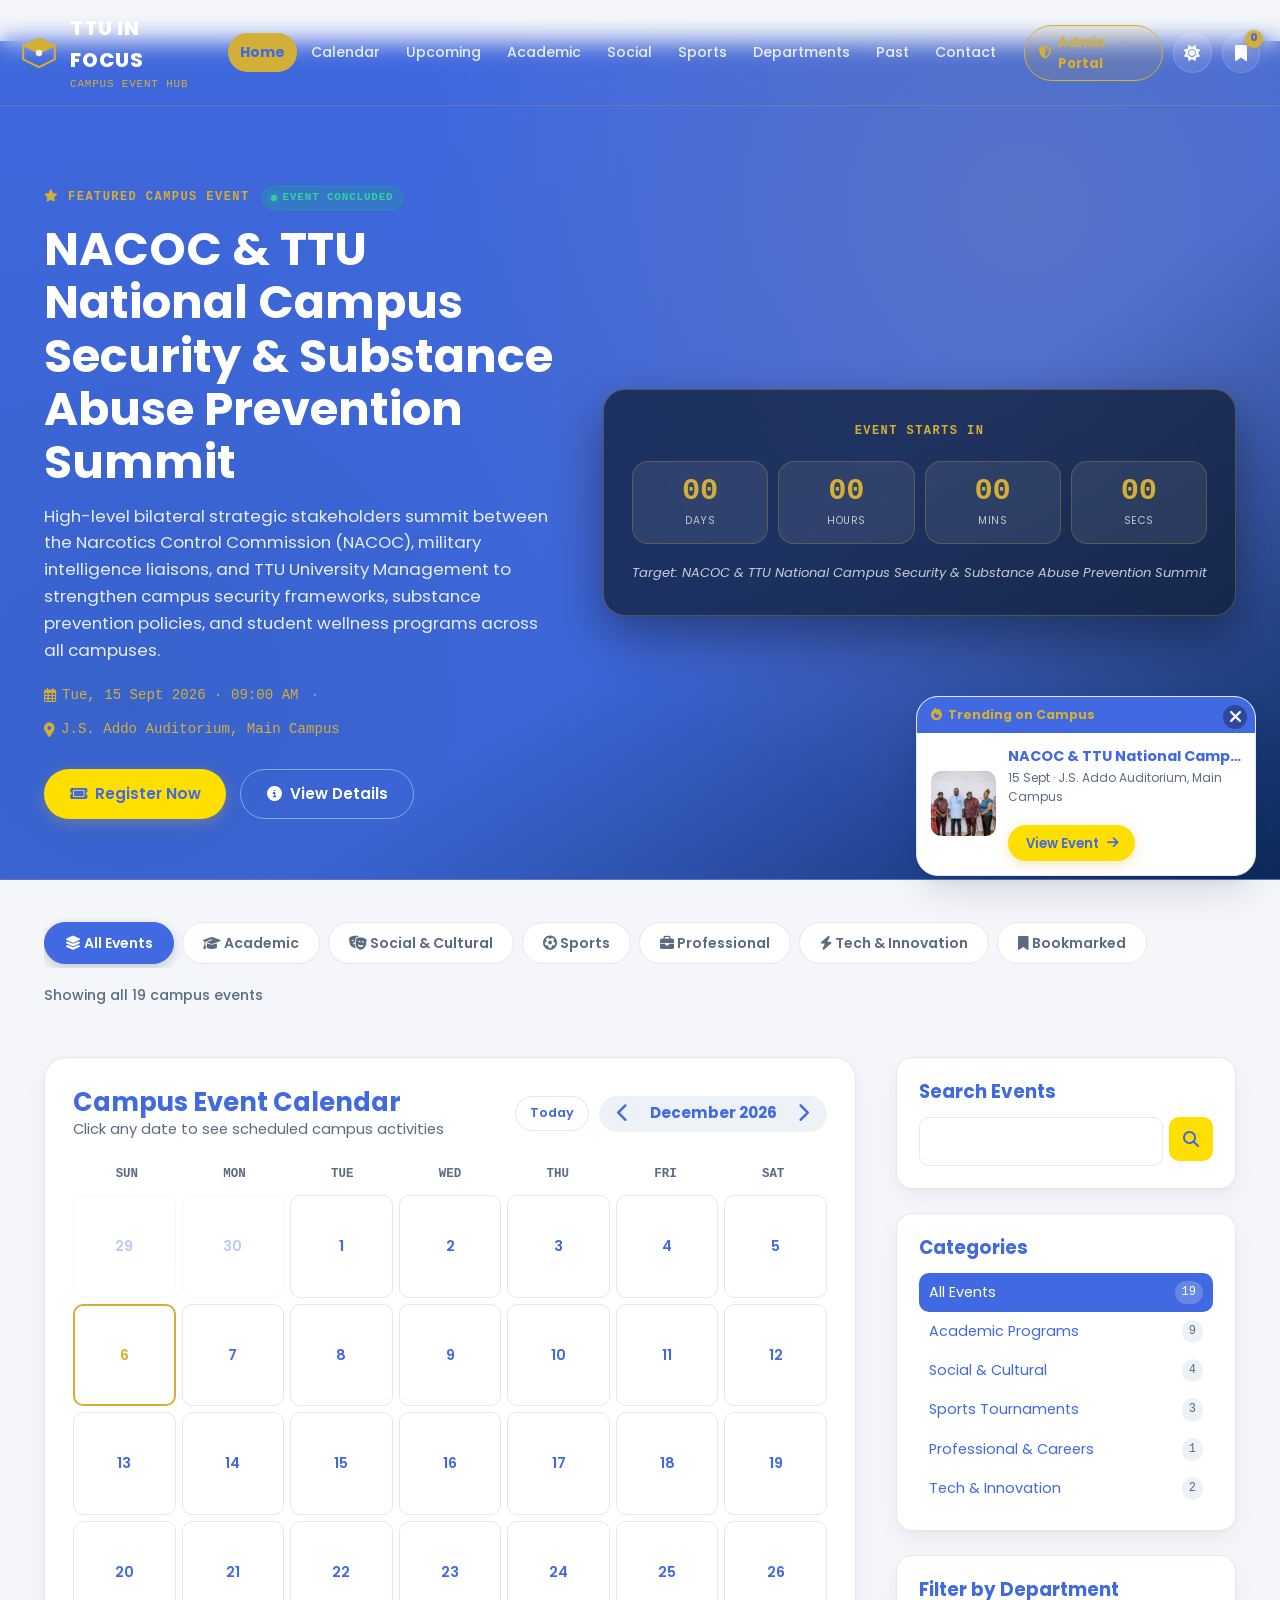
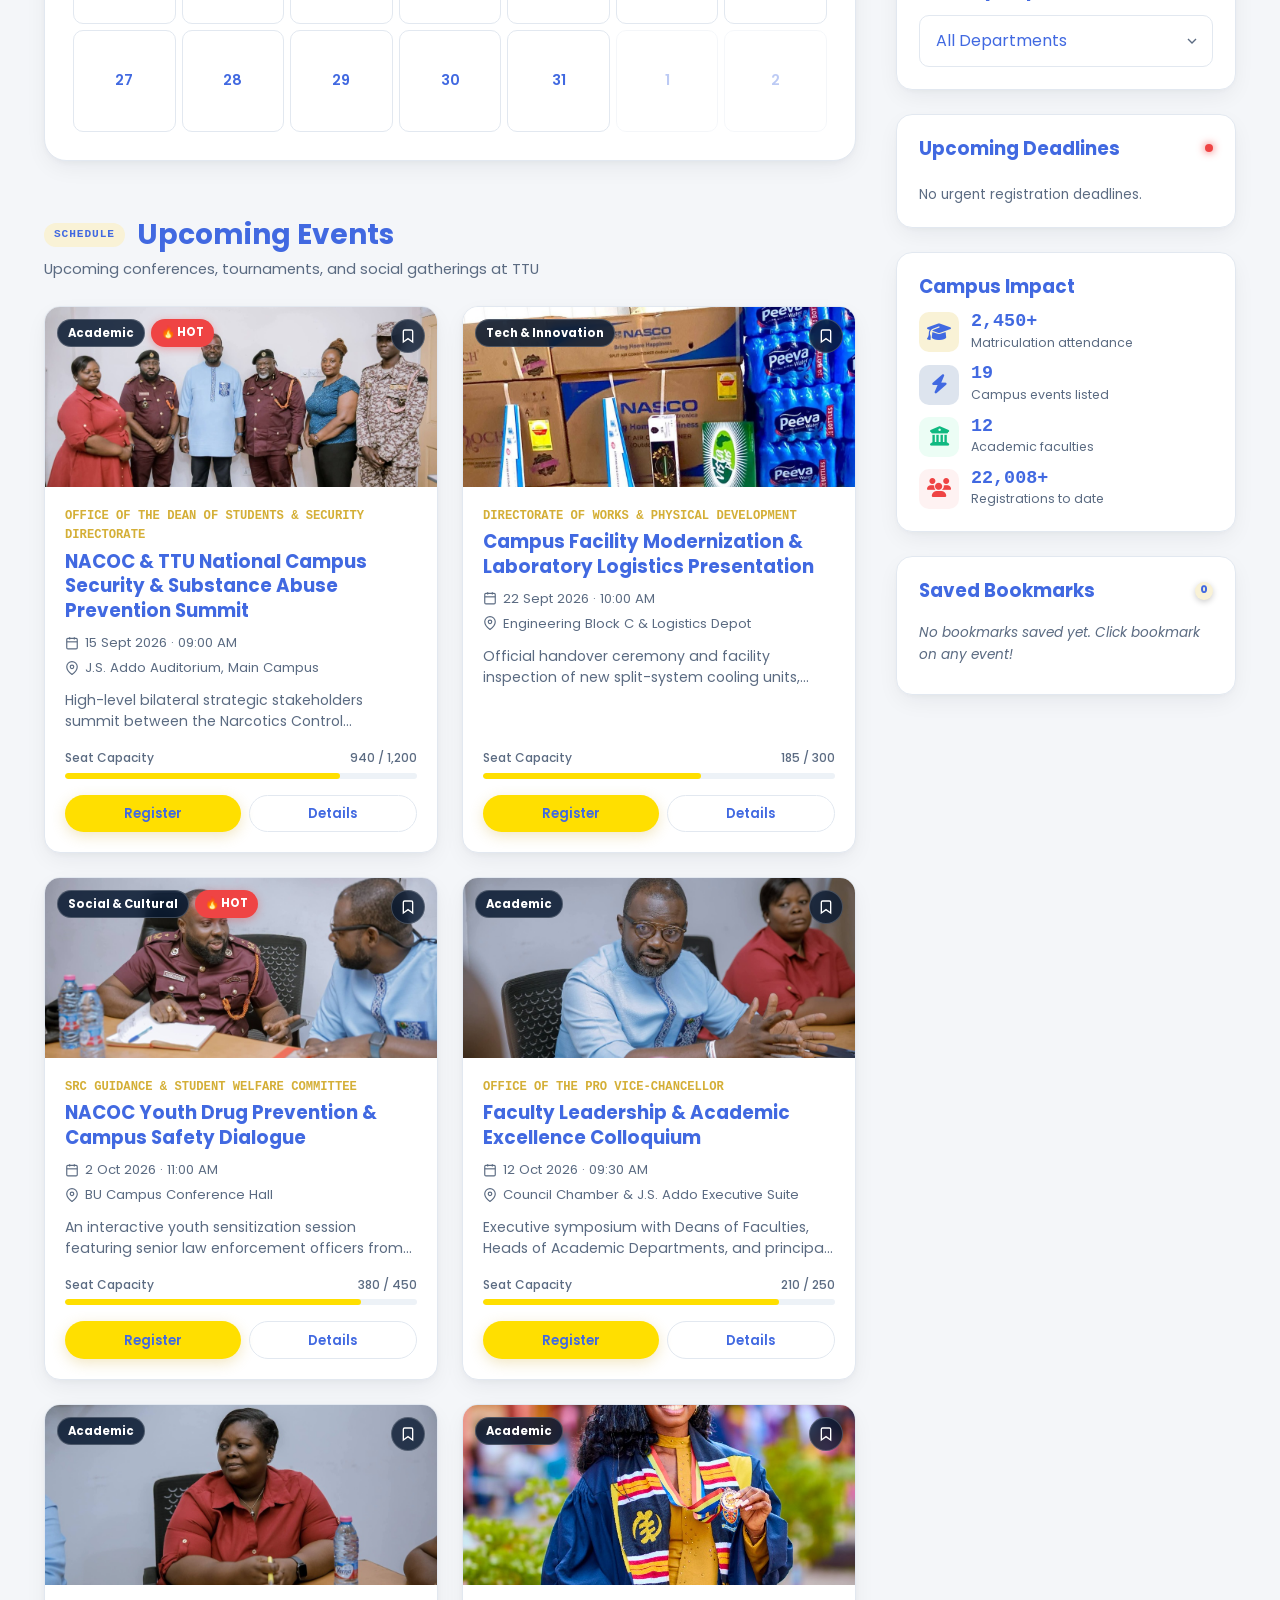
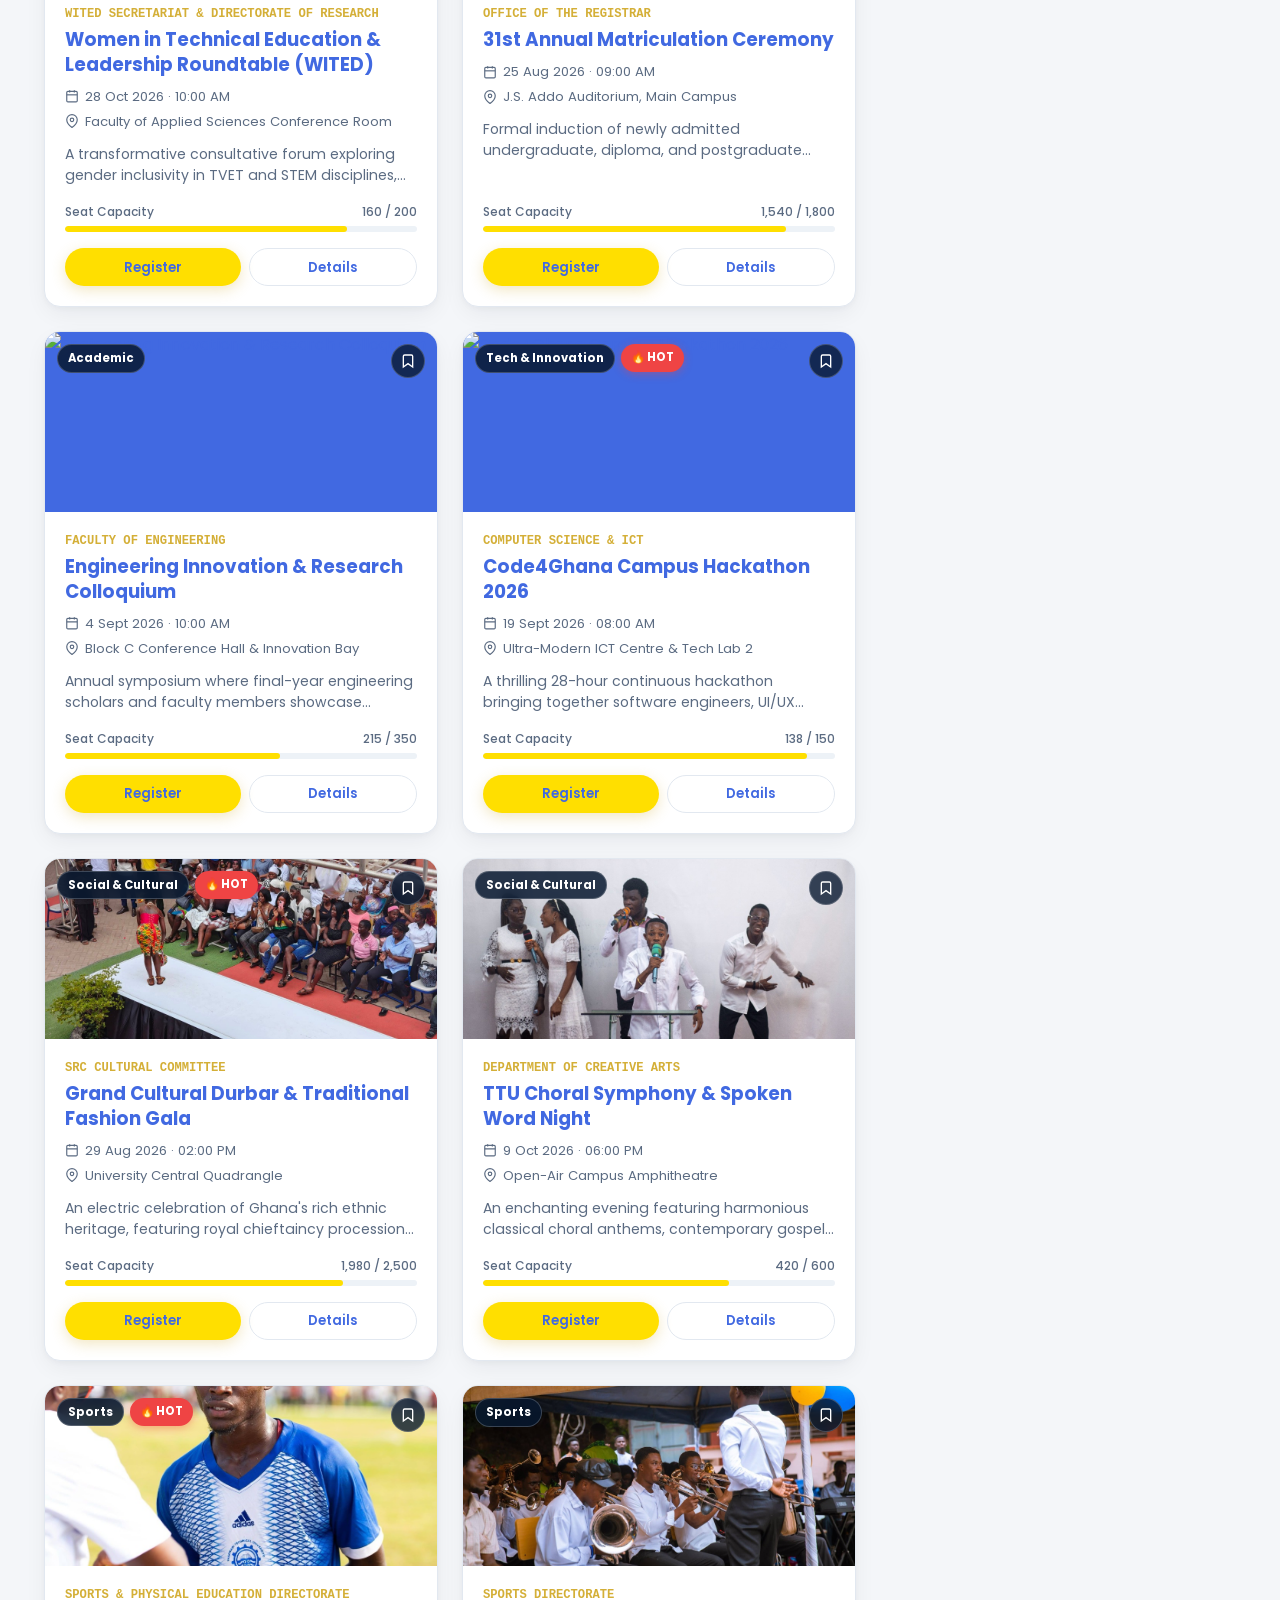
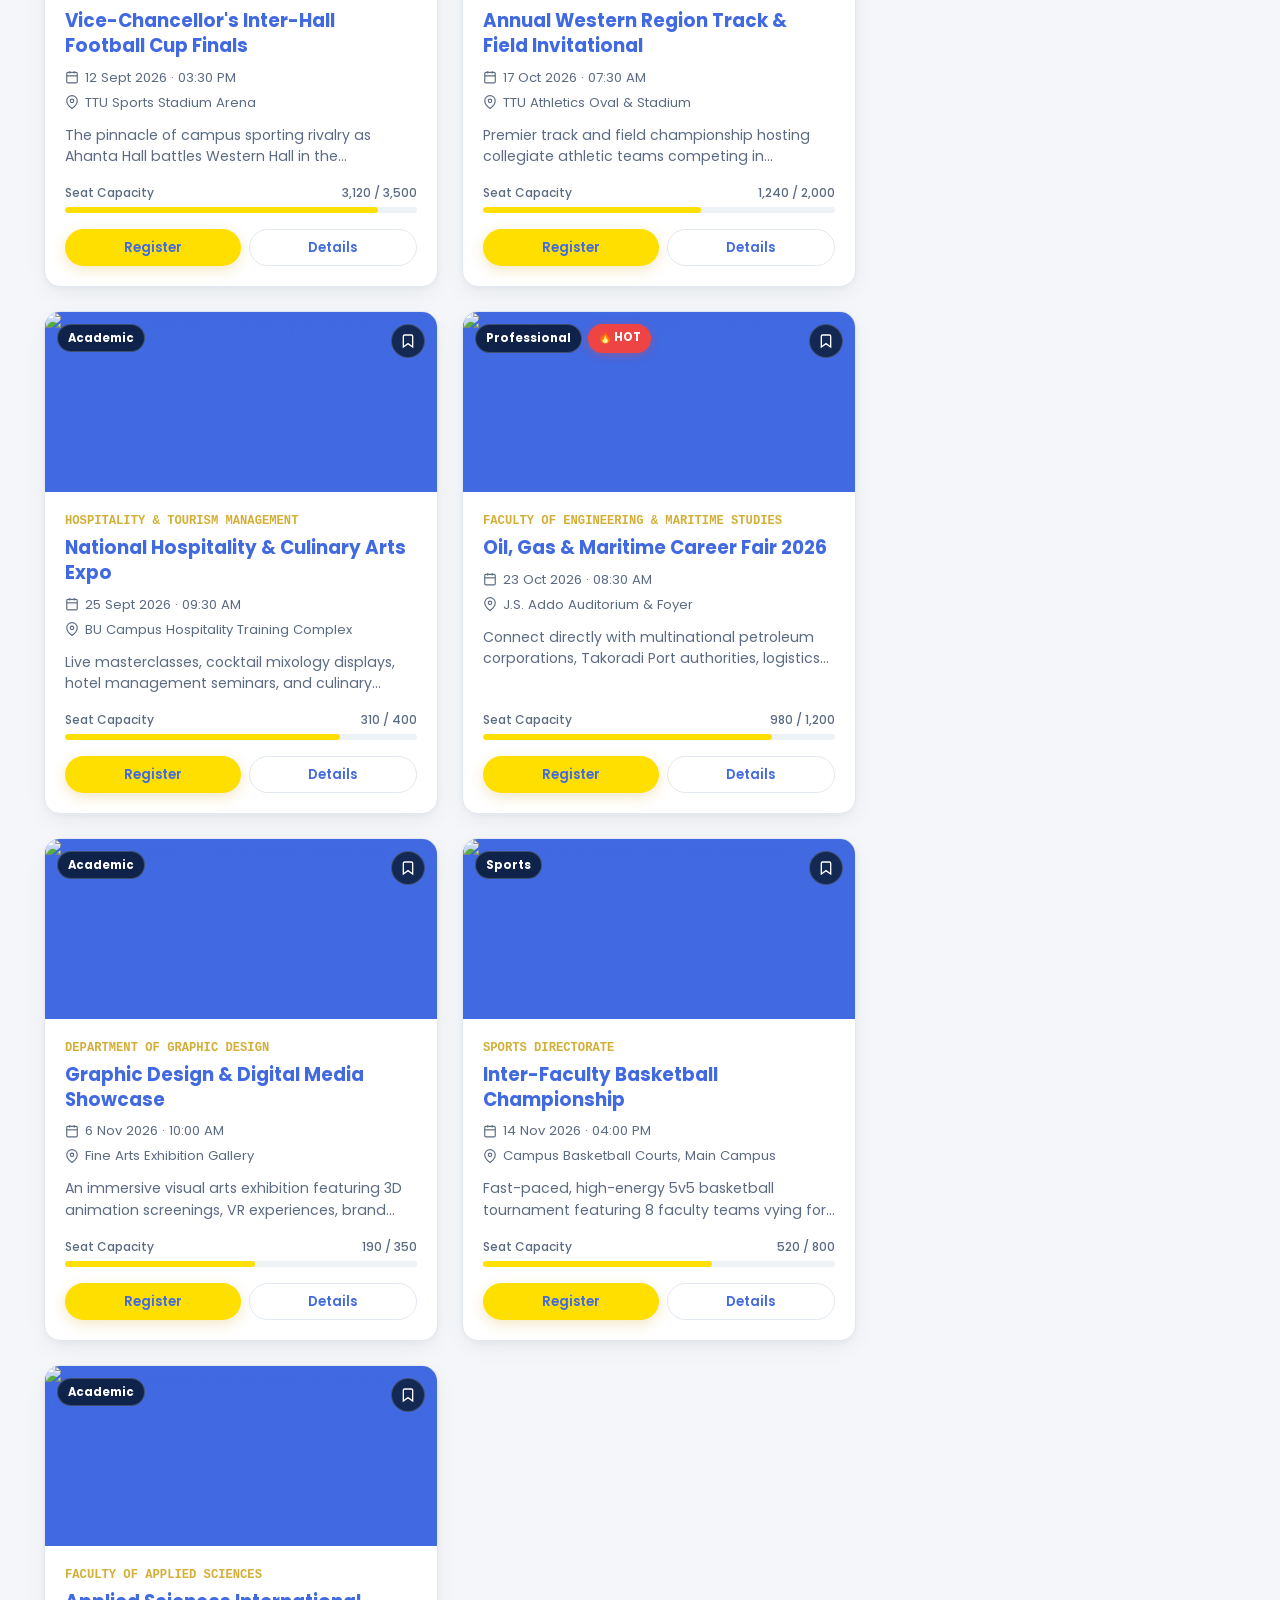
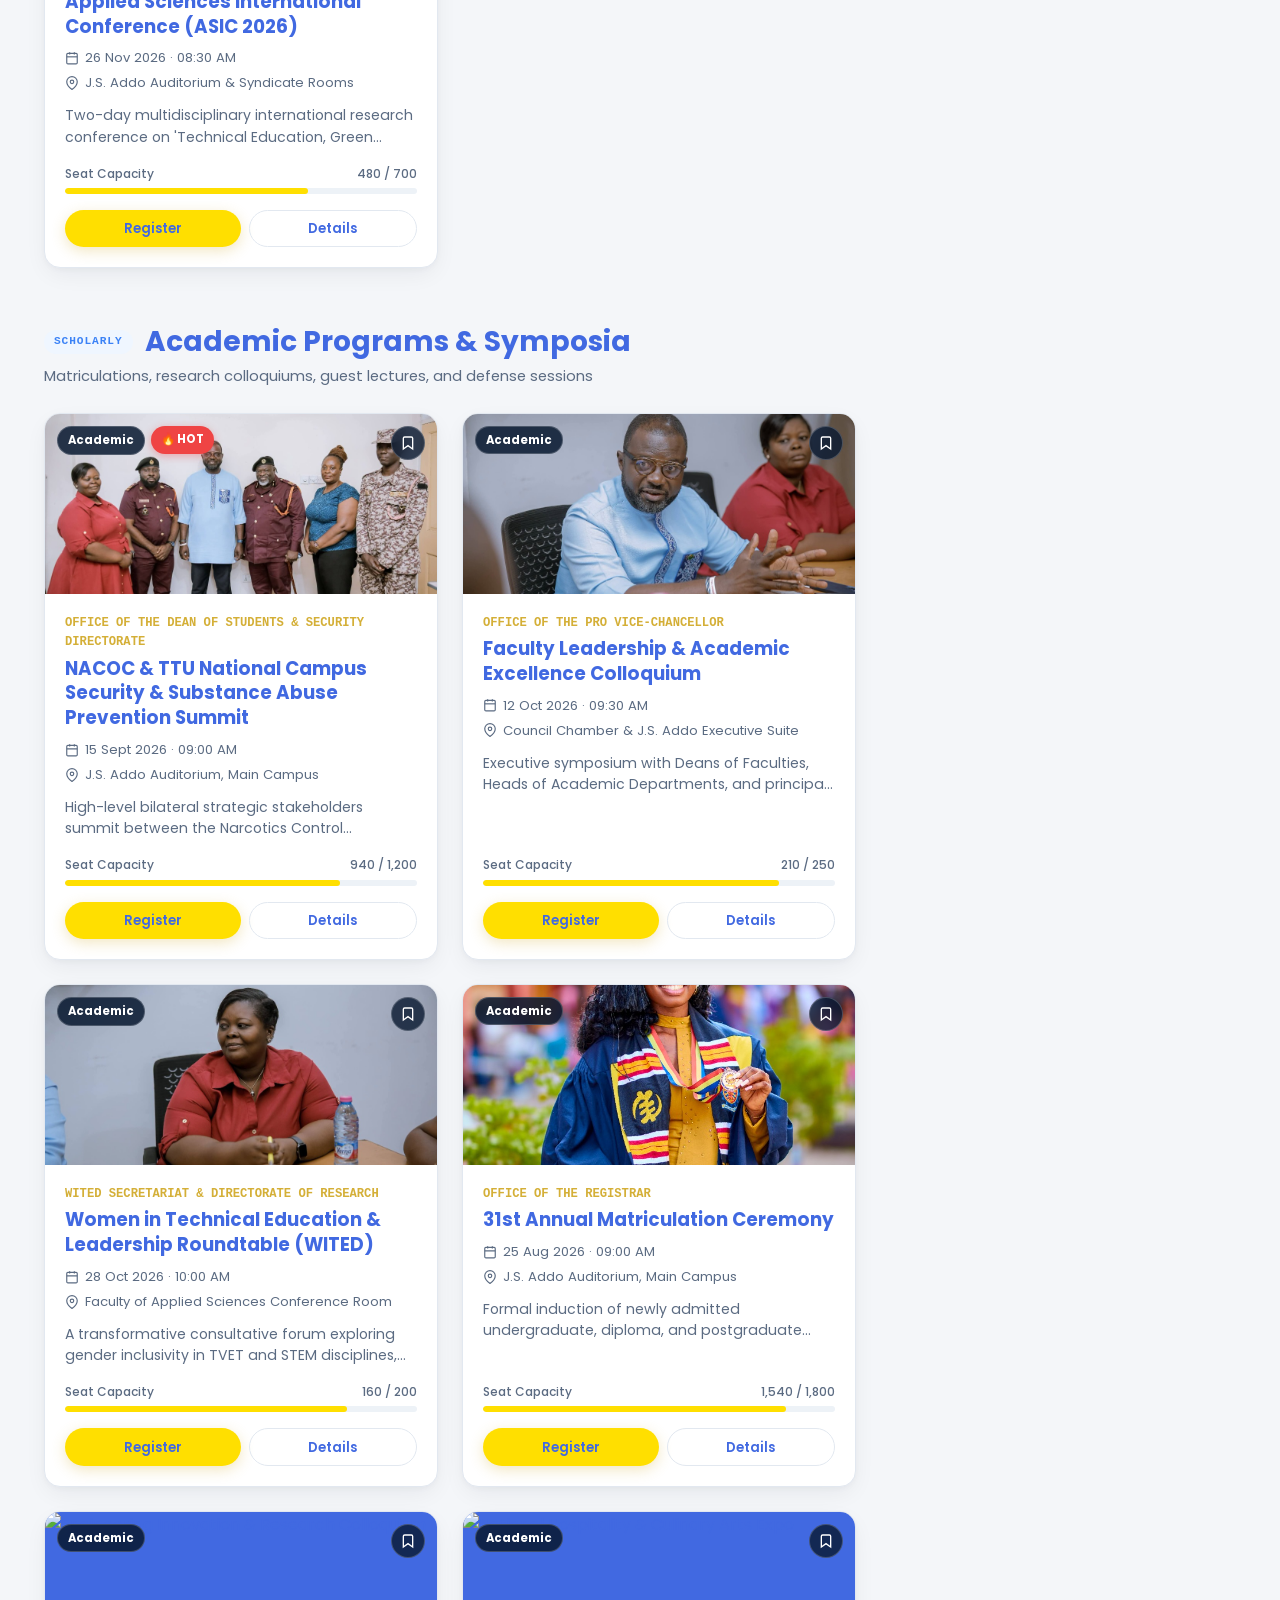
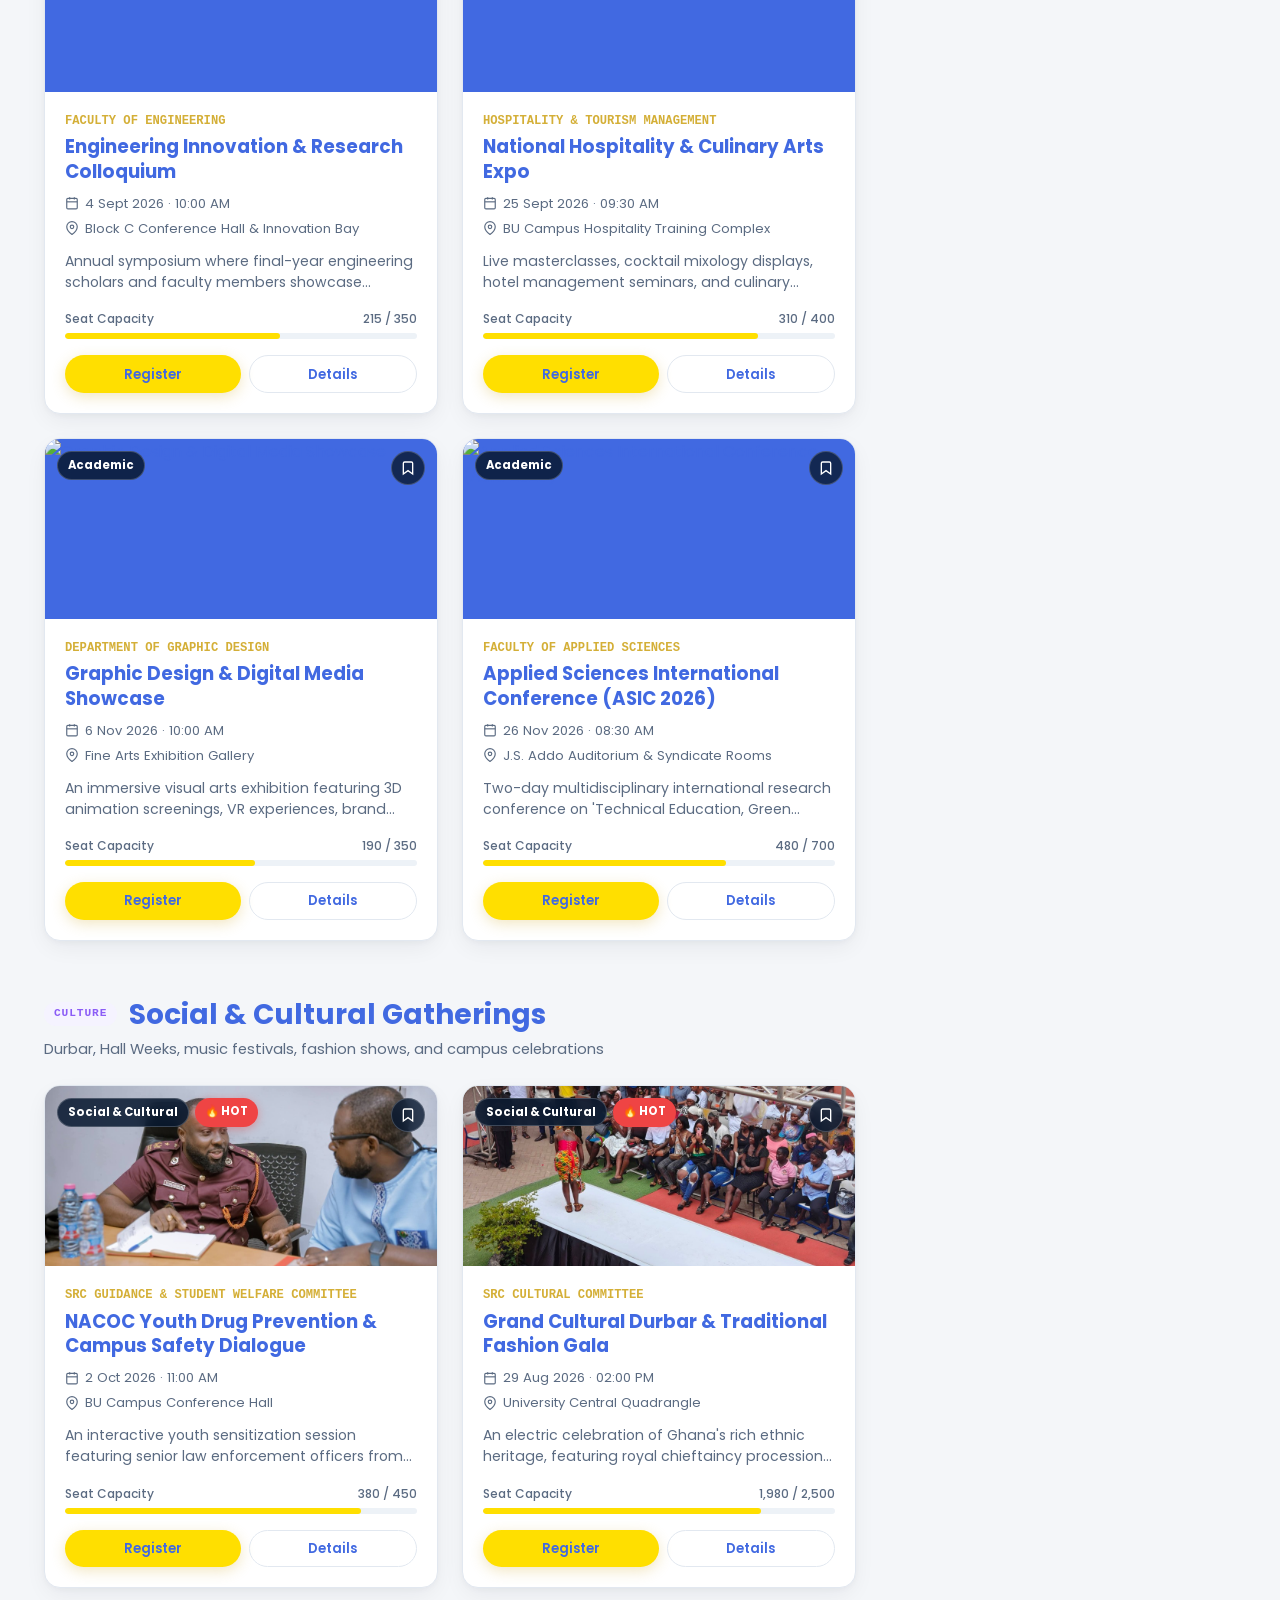
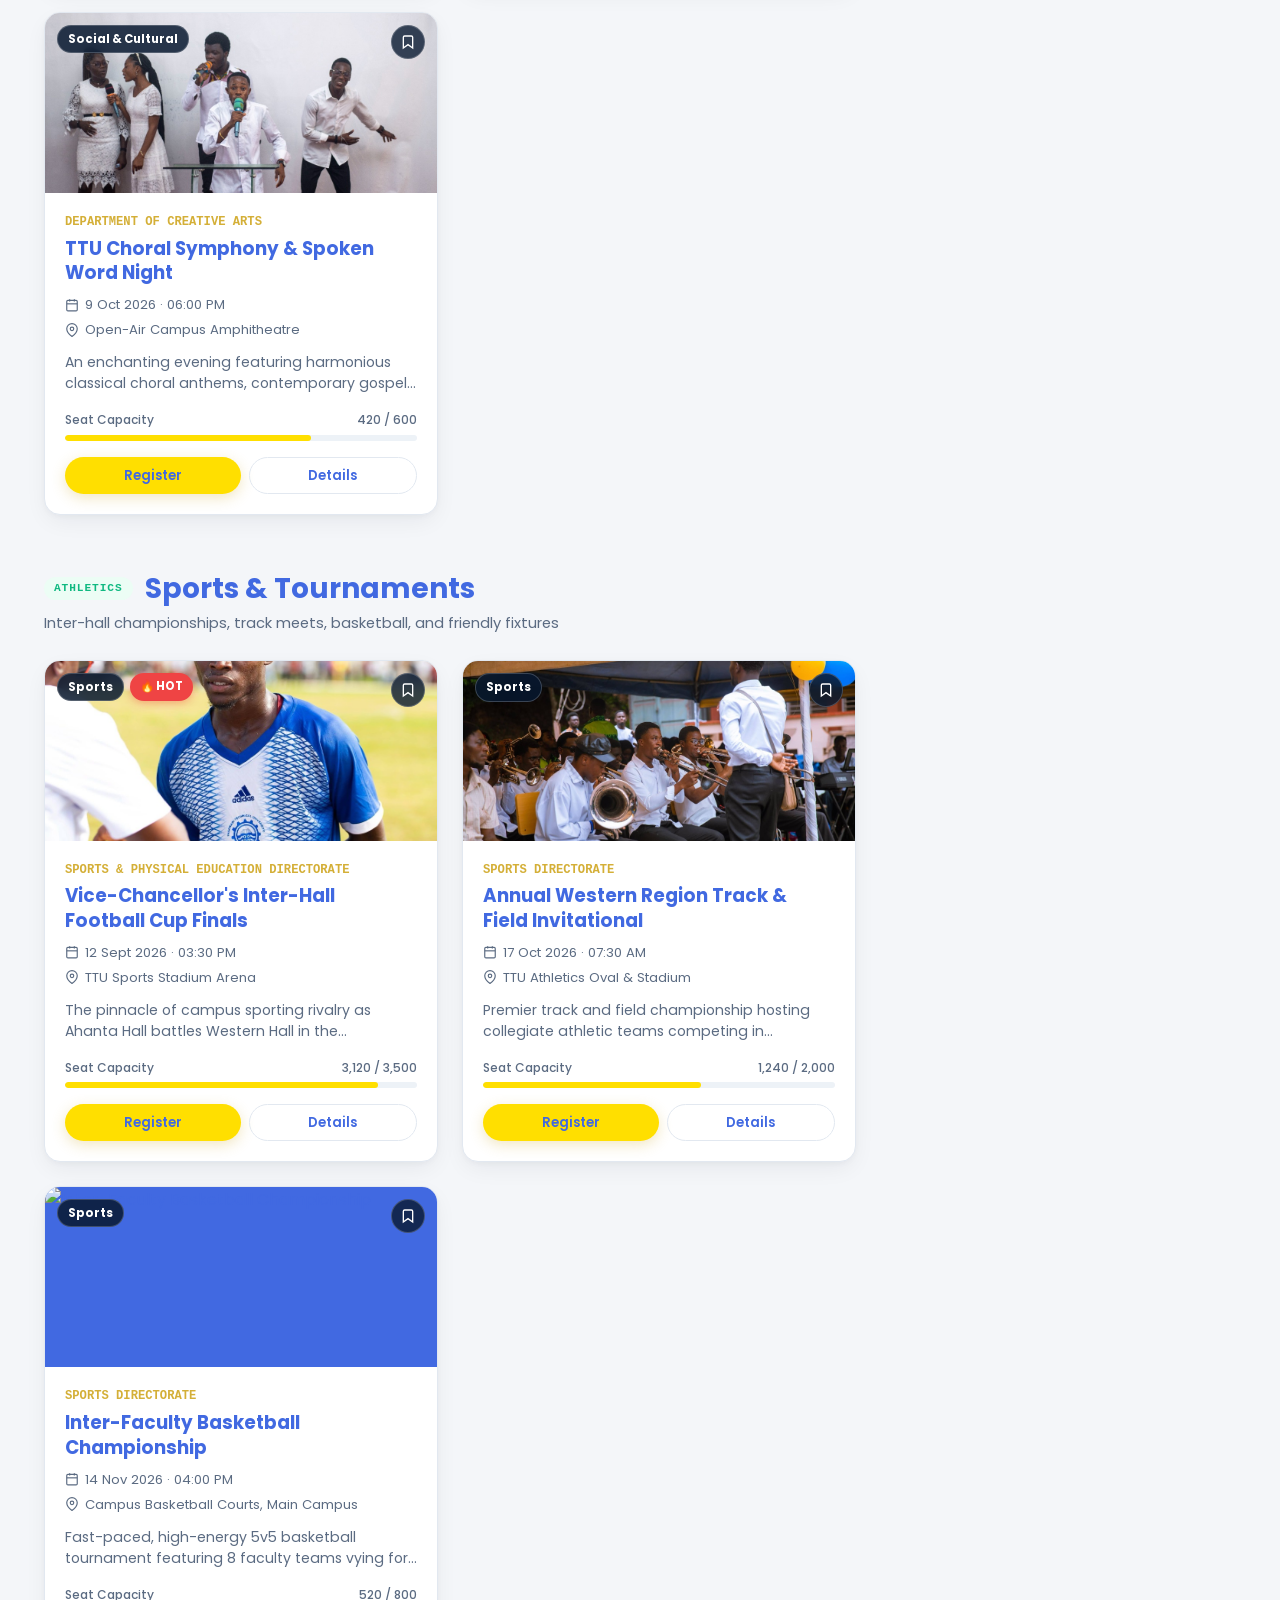
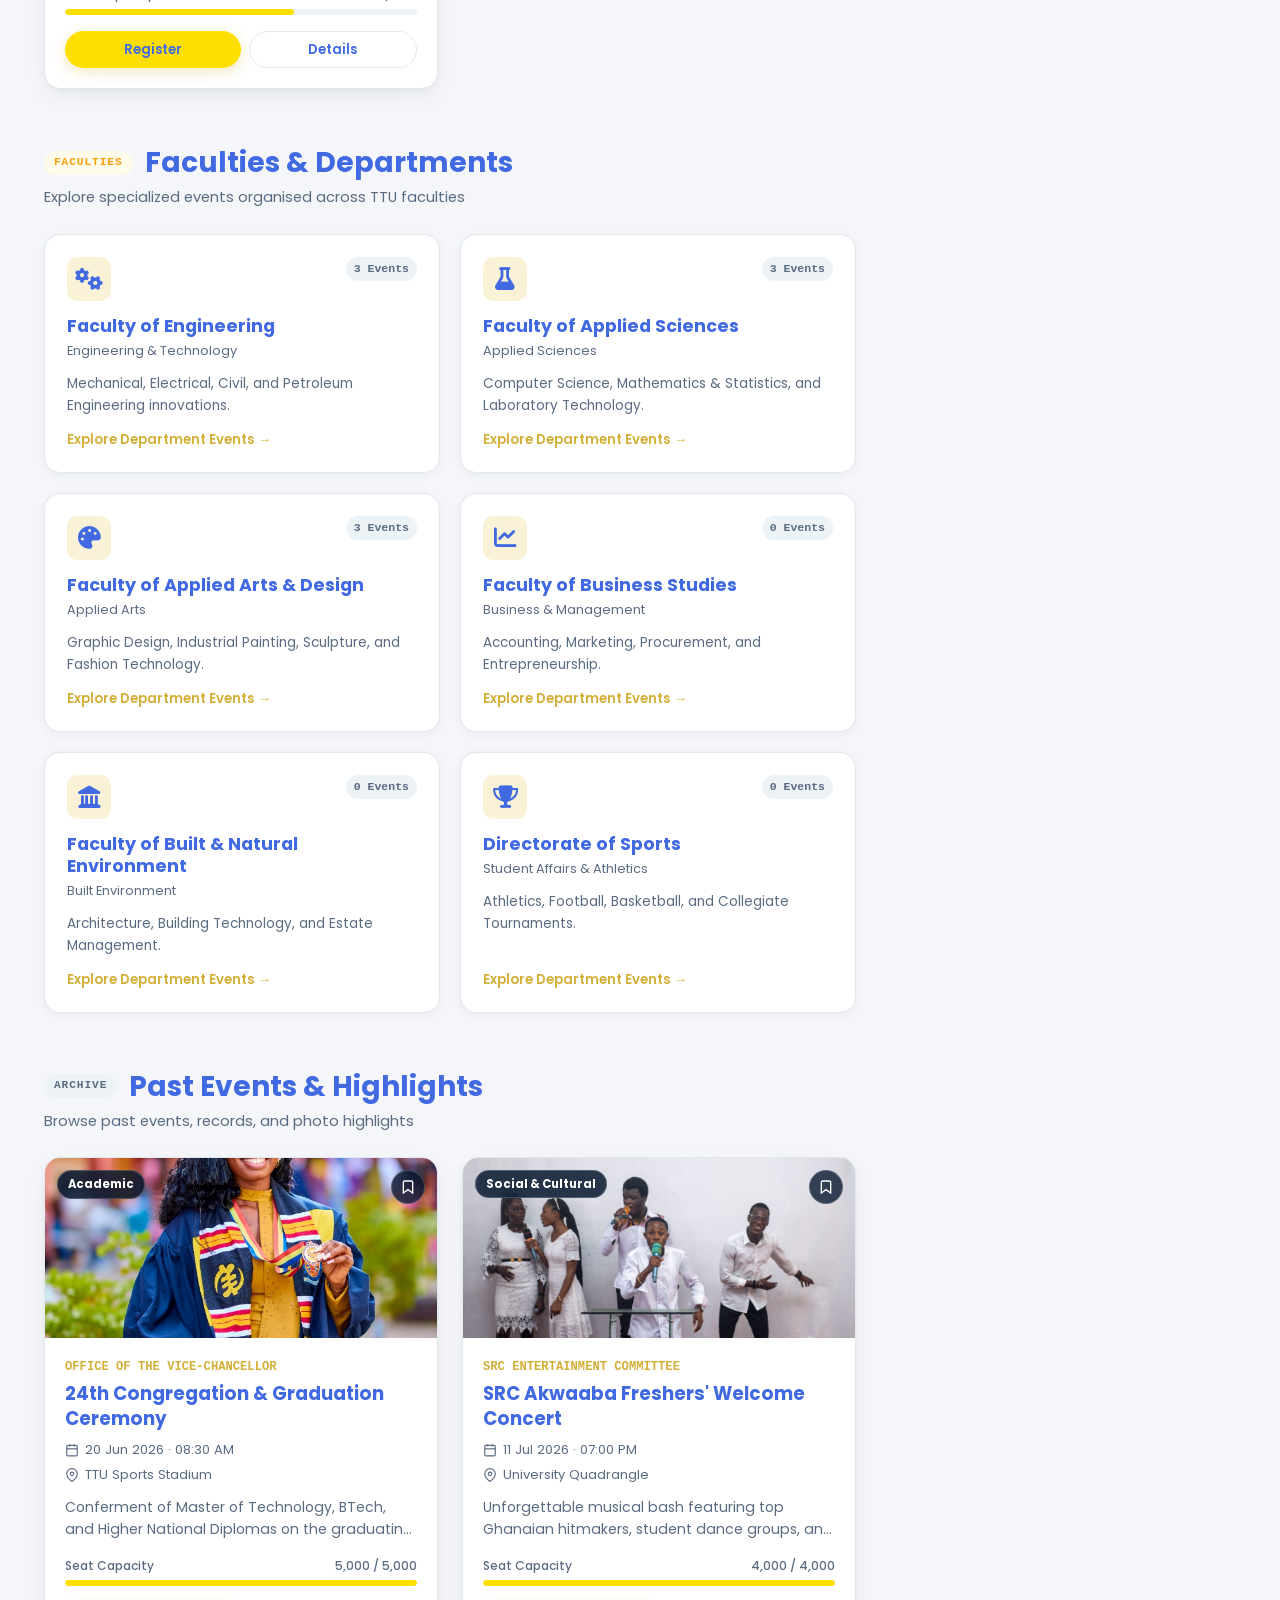
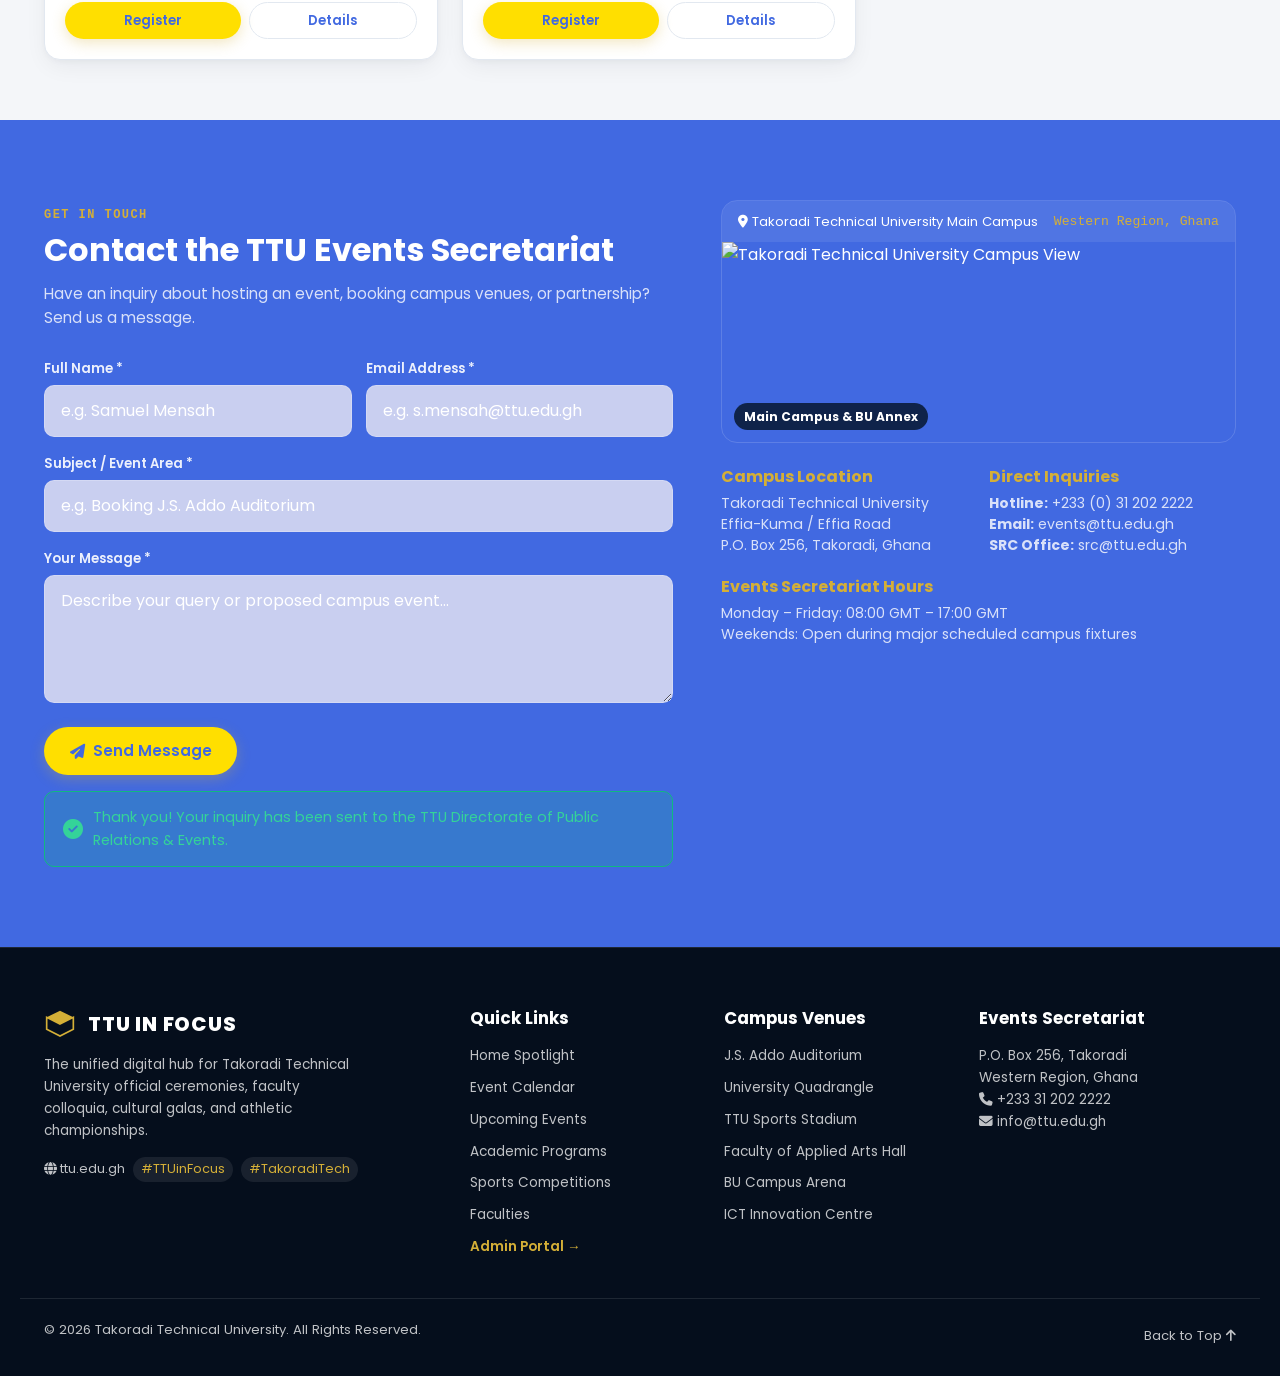
==== commit 0fca87fc: "first launch" ====
--- a/index.html
+++ b/index.html
@@ -516,6 +516,11 @@
           <p id="modalDesc">Full event details will appear here.</p>
         </div>
 
+        <div class="modal-gallery-wrap" id="modalGalleryWrap" style="display:none;">
+          <h4><i class="fa-solid fa-images" style="color: var(--gold); margin-right: 6px;"></i> Event Media &amp; Photos</h4>
+          <div class="modal-gallery-strip" id="modalGalleryStrip"></div>
+        </div>
+
         <div class="modal-actions" id="modalActions">
           <button class="btn btn-gold" id="modalRegisterBtn">
             <i class="fa-solid fa-ticket"></i>
--- a/css.css
+++ b/css.css
@@ -592,10 +592,10 @@
   transition: opacity var(--transition-normal);
 }
 
-.nav-overlay.open {
+/* .nav-overlay.open {
   opacity: 1;
   pointer-events: auto;
-}
+} */
 
 /* ==========================================================================
    HERO SECTION
@@ -2190,6 +2190,62 @@
   color: var(--text-muted);
   font-size: 0.92rem;
   line-height: 1.6;
+}
+
+.modal-gallery-wrap {
+  margin-bottom: 24px;
+  background: var(--surface-alt);
+  padding: 16px;
+  border-radius: var(--radius-m);
+  border: 1px solid var(--border-subtle);
+}
+
+.modal-gallery-wrap h4 {
+  font-size: 0.92rem;
+  font-weight: 600;
+  color: var(--text);
+  margin-bottom: 12px;
+  display: flex;
+  align-items: center;
+}
+
+.modal-gallery-strip {
+  display: grid;
+  grid-template-columns: repeat(auto-fill, minmax(80px, 1fr));
+  gap: 10px;
+}
+
+.modal-gallery-thumb {
+  position: relative;
+  aspect-ratio: 16 / 10;
+  border-radius: var(--radius-s);
+  overflow: hidden;
+  cursor: pointer;
+  border: 2px solid transparent;
+  transition: all var(--transition-fast);
+  background: var(--navy-deep);
+}
+
+.modal-gallery-thumb img {
+  width: 100%;
+  height: 100%;
+  object-fit: cover;
+  transition: transform var(--transition-fast);
+}
+
+.modal-gallery-thumb:hover {
+  border-color: var(--gold-soft);
+  transform: translateY(-2px);
+  box-shadow: var(--shadow-sm);
+}
+
+.modal-gallery-thumb:hover img {
+  transform: scale(1.06);
+}
+
+.modal-gallery-thumb.active {
+  border-color: var(--gold);
+  box-shadow: 0 0 0 2px var(--gold-soft);
 }
 
 .modal-actions {
